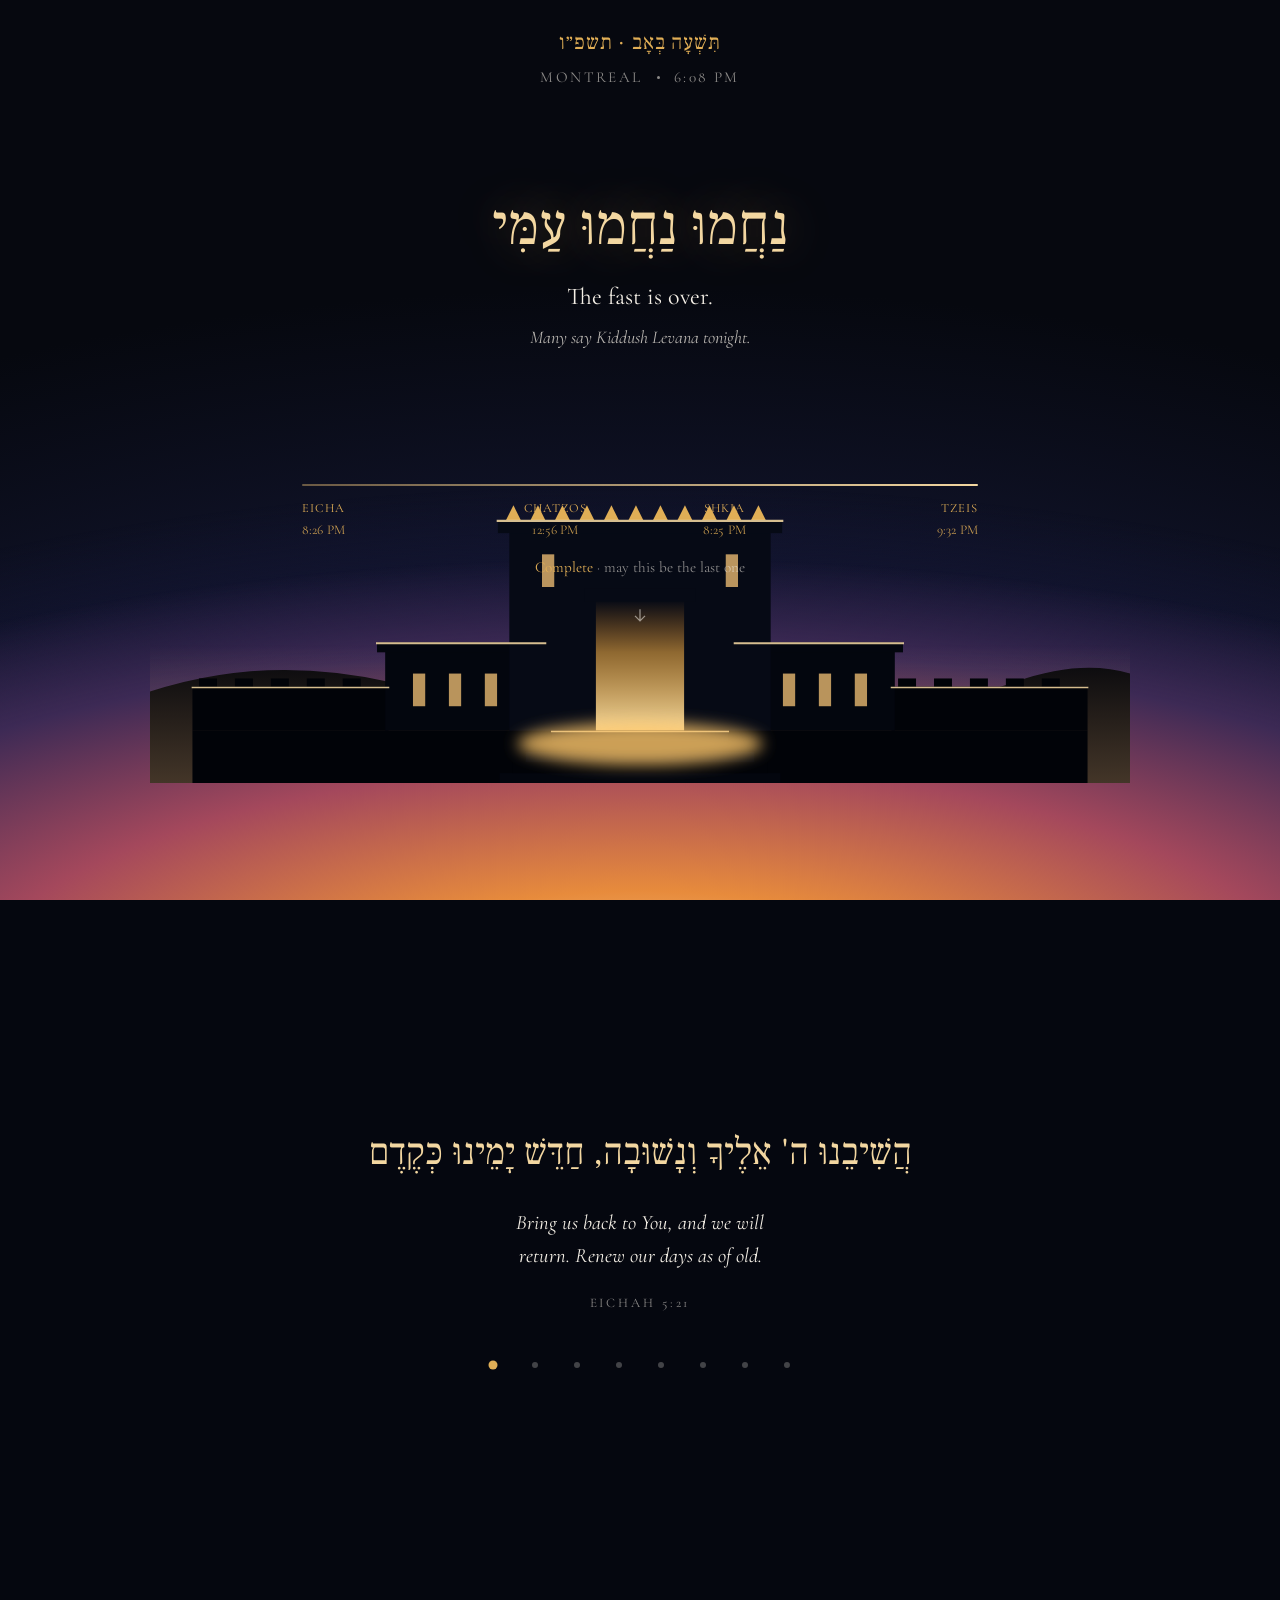
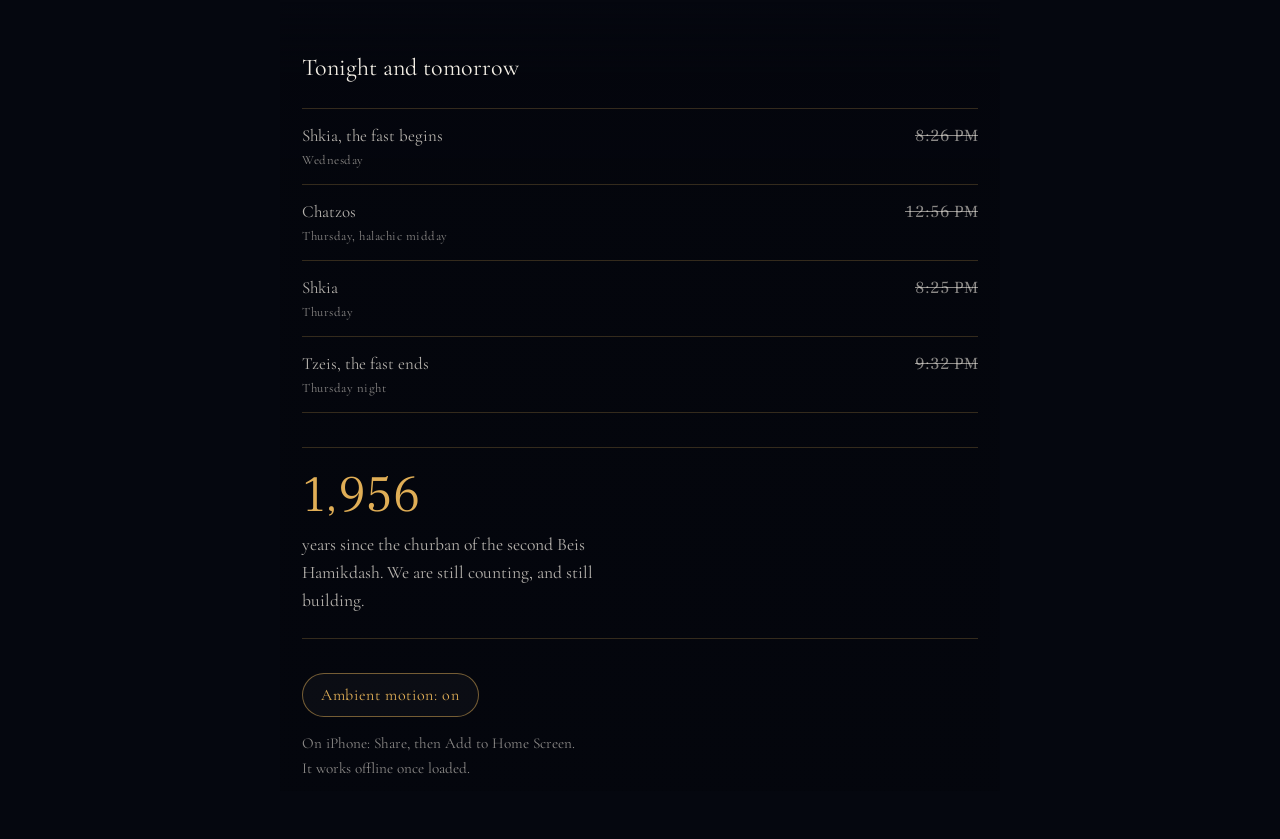
==== index.html @ 88db4985 "feat: Tisha B'Av 5786 fast countdown PWA Live countdown to tzeis 9:32 PM Thursday July 23, with a ni" ====
<!DOCTYPE html>
<html lang="en" dir="ltr">
<head>
<meta charset="utf-8" />
<meta name="viewport" content="width=device-width, initial-scale=1, viewport-fit=cover" />
<title>Tisha B'Av 5786</title>
<meta name="description" content="A live countdown to the end of the fast, and to the rebuilding." />

<link rel="manifest" href="manifest.webmanifest" />
<meta name="theme-color" content="#05070f" />
<meta name="apple-mobile-web-app-capable" content="yes" />
<meta name="mobile-web-app-capable" content="yes" />
<meta name="apple-mobile-web-app-status-bar-style" content="black-translucent" />
<meta name="apple-mobile-web-app-title" content="Tisha B'Av" />
<link rel="apple-touch-icon" href="icons/icon-192.png" />
<link rel="icon" href="icons/icon.svg" type="image/svg+xml" />

<link rel="preconnect" href="https://fonts.googleapis.com" />
<link rel="preconnect" href="https://fonts.gstatic.com" crossorigin />
<link href="https://fonts.googleapis.com/css2?family=Cormorant+Garamond:ital,wght@0,300;0,400;0,500;1,300;1,400&family=Frank+Ruhl+Libre:wght@300;400;500;700&display=swap" rel="stylesheet" />
<link rel="stylesheet" href="styles.css" />
</head>
<body>

<!-- ── atmosphere ─────────────────────────────────────────── -->
<div class="sky" aria-hidden="true">
  <div class="sky__layer sky__layer--night"></div>
  <div class="sky__layer sky__layer--deep" id="skyDeep"></div>
  <div class="sky__layer sky__layer--dawn" id="skyDawn"></div>
  <div class="sky__layer sky__layer--break" id="skyBreak"></div>
  <div class="stars" id="stars"></div>
  <div class="motes" id="motes"></div>
</div>

<!-- ── horizon ────────────────────────────────────────────── -->
<div class="horizon" aria-hidden="true">
  <svg viewBox="0 0 1200 420" preserveAspectRatio="xMidYMax meet" role="img">
    <defs>
      <radialGradient id="halo" cx="50%" cy="62%" r="50%">
        <stop offset="0%" stop-color="#ffcf7a" stop-opacity=".85" />
        <stop offset="55%" stop-color="#e08a3c" stop-opacity=".28" />
        <stop offset="100%" stop-color="#e08a3c" stop-opacity="0" />
      </radialGradient>
      <linearGradient id="doorGlow" x1="0" y1="1" x2="0" y2="0">
        <stop offset="0%" stop-color="#ffe2a3" stop-opacity=".95" />
        <stop offset="60%" stop-color="#ffb648" stop-opacity=".55" />
        <stop offset="100%" stop-color="#ff9d2e" stop-opacity="0" />
      </linearGradient>
      <linearGradient id="haze" x1="0" y1="0" x2="0" y2="1">
        <stop offset="0%" stop-color="#f0b877" stop-opacity="0" />
        <stop offset="100%" stop-color="#f0b877" stop-opacity=".5" />
      </linearGradient>
      <filter id="soften" x="-40%" y="-40%" width="180%" height="180%">
        <feGaussianBlur stdDeviation="9" />
      </filter>
    </defs>

    <!-- glow behind the sanctuary -->
    <circle id="halo" cx="600" cy="200" r="330" fill="url(#halo)" opacity="0" />

    <!-- distant hills of Yerushalayim -->
    <path class="hills" d="M0,308 Q140,262 292,296 Q430,326 546,288 Q672,246 806,292 Q944,338 1060,296 Q1140,268 1200,286 L1200,420 L0,420 Z" />

    <!-- haze at the horizon -->
    <rect id="hazeBand" x="0" y="250" width="1200" height="170" fill="url(#haze)" opacity="0" />

    <g class="temple">
      <!-- outer courtyard walls -->
      <rect class="s-dark" x="52" y="302" width="240" height="54" />
      <rect class="s-dark" x="908" y="302" width="240" height="54" />
      <g class="s-dark">
        <rect x="60" y="292" width="22" height="12" /><rect x="104" y="292" width="22" height="12" />
        <rect x="148" y="292" width="22" height="12" /><rect x="192" y="292" width="22" height="12" />
        <rect x="236" y="292" width="22" height="12" /><rect x="916" y="292" width="22" height="12" />
        <rect x="960" y="292" width="22" height="12" /><rect x="1004" y="292" width="22" height="12" />
        <rect x="1048" y="292" width="22" height="12" /><rect x="1092" y="292" width="22" height="12" />
      </g>

      <!-- side chambers -->
      <rect class="s-mid" x="288" y="258" width="186" height="98" />
      <rect class="s-mid" x="726" y="258" width="186" height="98" />
      <rect class="s-mid" x="278" y="248" width="206" height="12" />
      <rect class="s-mid" x="716" y="248" width="206" height="12" />

      <!-- heichal body behind the porch -->
      <rect class="s-mid" x="474" y="164" width="252" height="192" />

      <!-- the porch: tall front facade -->
      <rect class="s-light" x="440" y="112" width="320" height="244" />
      <rect class="s-light" x="426" y="98" width="348" height="16" />

      <!-- golden roof spikes -->
      <g class="spikes" id="spikes">
        <path d="M436,98 l9,-18 l9,18 Z" /><path d="M466,98 l9,-18 l9,18 Z" />
        <path d="M496,98 l9,-18 l9,18 Z" /><path d="M526,98 l9,-18 l9,18 Z" />
        <path d="M556,98 l9,-18 l9,18 Z" /><path d="M586,98 l9,-18 l9,18 Z" />
        <path d="M616,98 l9,-18 l9,18 Z" /><path d="M646,98 l9,-18 l9,18 Z" />
        <path d="M676,98 l9,-18 l9,18 Z" /><path d="M706,98 l9,-18 l9,18 Z" />
        <path d="M736,98 l9,-18 l9,18 Z" />
      </g>

      <!-- the great doorway -->
      <rect id="doorway" x="546" y="196" width="108" height="160" fill="url(#doorGlow)" opacity=".08" />
      <rect class="s-light" x="532" y="182" width="136" height="16" />

      <!-- narrow windows -->
      <g id="windows">
        <rect x="480" y="140" width="15" height="40" /><rect x="705" y="140" width="15" height="40" />
        <rect x="322" y="286" width="15" height="40" /><rect x="366" y="286" width="15" height="40" />
        <rect x="410" y="286" width="15" height="40" /><rect x="775" y="286" width="15" height="40" />
        <rect x="819" y="286" width="15" height="40" /><rect x="863" y="286" width="15" height="40" />
      </g>

      <!-- platform and the great staircase -->
      <rect class="s-dark" x="52" y="356" width="1096" height="64" />
      <rect class="s-mid" x="492" y="356" width="216" height="13" />
      <rect class="s-dark" x="476" y="369" width="248" height="13" />
      <rect class="s-mid" x="460" y="382" width="280" height="13" />
      <rect class="s-dark" x="444" y="395" width="312" height="13" />
      <rect class="s-mid" x="428" y="408" width="344" height="12" />
    </g>

    <!-- rim light that arrives with the dawn -->
    <g id="rim" opacity="0" stroke-linecap="square" fill="none">
      <path d="M426,99 H774" stroke-width="3" />
      <path d="M278,249 H484 M716,249 H922" stroke-width="2.5" />
      <path d="M52,303 H292 M908,303 H1148" stroke-width="2" />
      <path d="M492,357 H708" stroke-width="2" />
    </g>
    <g id="doorBeam" opacity="0" aria-hidden="true">
      <ellipse cx="600" cy="372" rx="150" ry="26" fill="#ffc76a" filter="url(#soften)" />
    </g>
  </svg>
</div>

<!-- ── content ────────────────────────────────────────────── -->
<main>

  <section class="screen">
    <header class="masthead">
      <p class="masthead__he" lang="he" dir="rtl">תִּשְׁעָה בְּאָב · תשפ״ו</p>
      <p class="masthead__en">Montreal <span class="dot"></span> <span id="clock">--:--</span></p>
    </header>

    <div class="count" id="countBlock">
      <p class="count__label" id="countLabel">The fast ends in</p>
      <div class="count__digits" id="digits" role="timer" aria-live="polite" aria-atomic="true">
        <span class="unit"><b id="hh">00</b><i>hours</i></span>
        <span class="sep">:</span>
        <span class="unit"><b id="mm">00</b><i>minutes</i></span>
        <span class="sep">:</span>
        <span class="unit"><b id="ss">00</b><i>seconds</i></span>
      </div>
      <p class="count__at">Tzeis <b>9:32 PM</b>, Thursday July 23</p>
    </div>

    <div class="done" id="doneBlock" hidden>
      <p class="done__he" lang="he" dir="rtl">נַחֲמוּ נַחֲמוּ עַמִּי</p>
      <p class="done__en">The fast is over.</p>
      <p class="done__sub">Many say Kiddush Levana tonight.</p>
    </div>

    <div class="track" id="track">
      <div class="track__rail"><div class="track__fill" id="trackFill"></div></div>
      <ol class="track__marks" id="marks"></ol>
      <p class="track__meta"><span id="pct">0%</span> of the fast behind us</p>
    </div>

    <a class="scroll" href="#reflect" aria-label="Read on">
      <svg viewBox="0 0 24 24" width="20" height="20" fill="none" stroke="currentColor" stroke-width="1.5"><path d="M12 5v14M6 13l6 6 6-6"/></svg>
    </a>
  </section>

  <section class="reflect" id="reflect">
    <figure class="quote" id="quote">
      <blockquote>
        <p class="quote__he" lang="he" dir="rtl" id="qHe"></p>
        <p class="quote__en" id="qEn"></p>
      </blockquote>
      <figcaption id="qSrc"></figcaption>
    </figure>

    <div class="pips" id="pips" role="tablist" aria-label="Verses"></div>
  </section>

  <section class="ledger" id="ledger">
    <h2 class="ledger__title">Tonight and tomorrow</h2>
    <dl class="times" id="times"></dl>

    <p class="since">
      <span class="since__num" id="sinceNum">1,956</span>
      <span class="since__cap">years since the churban of the second Beis Hamikdash. We are still counting, and still building.</span>
    </p>

    <div class="tools">
      <button class="btn" id="motionBtn" type="button" aria-pressed="false">Ambient motion: on</button>
      <button class="btn" id="installBtn" type="button" hidden>Add to home screen</button>
    </div>
    <p class="hint" id="hint">On iPhone: Share, then Add to Home Screen. It works offline once loaded.</p>
  </section>

</main>

<script src="app.js"></script>
</body>
</html>
---- styles.css ----
/* Tisha B'Av 5786 — sacred nocturne
   Palette: indigo night, Jerusalem stone, one accent (temple gold). */

:root {
  --ink:        #05070f;
  --ink-2:      #0a0f1e;
  --stone-dark: #010308;
  --stone-mid:  #03060e;
  --stone-lite: #060a15;
  --gold:       #e0ae56;
  --gold-soft:  #f3d7a1;
  --paper:      #f4efe6;
  --paper-dim:  rgba(244, 239, 230, .74);
  --paper-faint:rgba(244, 239, 230, .56);
  --rule:       rgba(224, 174, 86, .22);

  --serif: "Cormorant Garamond", Georgia, "Times New Roman", serif;
  --hebrew: "Frank Ruhl Libre", "Times New Roman", serif;

  --ease: cubic-bezier(.2, .7, .3, 1);
}

* { box-sizing: border-box; }

html, body {
  margin: 0;
  padding: 0;
  background: var(--ink);
  color: var(--paper);
  font-family: var(--hebrew);
  -webkit-font-smoothing: antialiased;
  overflow-x: hidden;
}

body {
  min-height: 100svh;
  font-size: 17px;
  line-height: 1.65;
}

/* ── atmosphere ─────────────────────────────────────────── */

.sky {
  position: fixed;
  inset: 0;
  z-index: 0;
  pointer-events: none;
}

.sky__layer {
  position: absolute;
  inset: 0;
  will-change: opacity;
}

.sky__layer--night {
  background:
    radial-gradient(80% 34% at 50% 100%, rgba(94, 74, 120, .34) 0%, rgba(30, 30, 62, .18) 46%, transparent 78%),
    radial-gradient(120% 80% at 50% 100%, #101a33 0%, #070c18 45%, #04060d 100%);
}

.sky__layer--deep {
  opacity: 0;
  background:
    radial-gradient(110% 70% at 50% 102%, #2a2140 0%, #131630 48%, #06080f 100%);
}

.sky__layer--dawn {
  opacity: 0;
  background:
    radial-gradient(104% 56% at 50% 110%, #7d3f45 0%, #45284a 40%, #131532 74%, transparent 100%);
}

/* The break of light stays low, a glow at the horizon rather than a flood.
   Keeps the silhouette dark and the text legible at the very end. */
.sky__layer--break {
  opacity: 0;
  background:
    radial-gradient(98% 50% at 50% 112%, #ffd79a 0%, #e78b3c 26%, #a4485c 54%, #3d2a55 80%, transparent 100%);
}

.stars {
  position: absolute;
  inset: 0;
  will-change: opacity;
}

.stars i {
  position: absolute;
  display: block;
  border-radius: 50%;
  background: #fff;
  opacity: .5;
}

.motes { position: absolute; inset: 0; overflow: hidden; }

.motes i {
  position: absolute;
  bottom: -12vh;
  width: 3px;
  height: 3px;
  border-radius: 50%;
  background: var(--gold-soft);
  opacity: 0;
  will-change: transform, opacity;
}

/* motion is opt-out; see body.is-still */
body:not(.is-still) .stars i { animation: twinkle 5s var(--ease) infinite; }
body:not(.is-still) .motes i { animation: rise linear infinite; }

@keyframes twinkle {
  0%, 100% { opacity: .18; }
  50%      { opacity: .85; }
}

@keyframes rise {
  0%   { transform: translate3d(0, 0, 0) scale(.6); opacity: 0; }
  12%  { opacity: .75; }
  70%  { opacity: .5; }
  100% { transform: translate3d(14px, -108vh, 0) scale(1.15); opacity: 0; }
}

/* ── horizon ────────────────────────────────────────────── */

.horizon {
  position: fixed;
  left: 50%;
  bottom: 0;
  width: min(980px, 172vw);
  transform: translateX(-50%);
  z-index: 1;
  pointer-events: none;
}

.horizon svg { display: block; width: 100%; height: auto; }

.hills   { fill: #02040a; }
.s-dark  { fill: var(--stone-dark); }
.s-mid   { fill: var(--stone-mid); }
.s-light { fill: var(--stone-lite); }

.spikes path { fill: #050912; transition: fill 1.2s var(--ease); }
#windows rect { fill: #050912; transition: fill 1.2s var(--ease); }
#rim { stroke: var(--gold-soft); }

/* ── layout ─────────────────────────────────────────────── */

main {
  position: relative;
  z-index: 2;
  padding: 0 22px calc(48px + env(safe-area-inset-bottom));
  max-width: 640px;
  margin: 0 auto;
}

.screen {
  min-height: 100svh;
  padding-top: calc(26px + env(safe-area-inset-top));
  padding-bottom: clamp(180px, 28svh, 290px);
  display: flex;
  flex-direction: column;
  align-items: center;
  text-align: center;
}

.screen > .masthead,
.screen > .count,
.screen > .done,
.screen > .track { width: 100%; max-width: 100%; }

/* masthead */

.masthead { margin-bottom: auto; }

.masthead__he {
  font-family: var(--hebrew);
  font-size: 1.32rem;
  font-weight: 400;
  letter-spacing: .04em;
  color: var(--gold);
  margin: 0 0 4px;
}

.masthead__en {
  margin: 0;
  font-family: var(--serif);
  font-size: .95rem;
  letter-spacing: .16em;
  text-transform: uppercase;
  color: var(--paper-faint);
}

.dot {
  display: inline-block;
  width: 3px; height: 3px;
  border-radius: 50%;
  background: currentColor;
  vertical-align: middle;
  margin: 0 .5em .18em;
}

/* countdown */

.count { padding: 8px 0 4px; }

.count__label {
  margin: 0 0 10px;
  font-family: var(--serif);
  font-style: italic;
  font-size: 1.28rem;
  color: var(--paper-dim);
}

.count__digits {
  display: flex;
  align-items: flex-start;
  justify-content: center;
  width: 100%;
  gap: clamp(1px, .8vw, 8px);
  font-variant-numeric: tabular-nums lining-nums;
}

.count__digits .unit {
  display: flex;
  flex-direction: column;
  align-items: center;
  min-width: 0;
}

.count__digits b {
  display: block;
  font-family: var(--hebrew);
  font-weight: 300;
  font-size: clamp(2.9rem, 15.5vw, 6.4rem);
  line-height: .96;
  letter-spacing: -.02em;
  color: var(--paper);
  text-shadow: 0 0 42px rgba(224, 174, 86, .28);
}

.count__digits i {
  font-family: var(--serif);
  font-style: normal;
  font-size: clamp(.6rem, 2.6vw, .76rem);
  letter-spacing: .18em;
  text-transform: uppercase;
  white-space: nowrap;
  color: var(--paper-faint);
  margin-top: 8px;
  padding-left: .18em;
}

.count__digits .sep {
  font-family: var(--hebrew);
  font-weight: 300;
  font-size: clamp(1.9rem, 9vw, 3.6rem);
  line-height: 1.35;
  color: var(--gold);
  opacity: .55;
}

#ss { transition: opacity .38s var(--ease), transform .38s var(--ease); }
body:not(.is-still) #ss.tick { opacity: .45; transform: translateY(-4px); }

.count__at {
  margin: 16px 0 0;
  font-family: var(--serif);
  font-size: 1.06rem;
  letter-spacing: .02em;
  color: var(--paper-dim);
}

.count__at b { color: var(--gold); font-weight: 500; }

/* completed state */

.done { padding: 12px 0; }

.done__he {
  font-family: var(--hebrew);
  font-size: clamp(2.2rem, 11vw, 3.6rem);
  font-weight: 400;
  line-height: 1.35;
  margin: 0 0 12px;
  color: var(--gold-soft);
  text-shadow: 0 0 50px rgba(255, 199, 106, .45);
}

.done__en {
  margin: 0;
  font-family: var(--serif);
  font-size: 1.5rem;
  color: var(--paper);
}

.done__sub {
  margin: 6px 0 0;
  font-family: var(--serif);
  font-style: italic;
  color: var(--paper-dim);
}

/* progress track */

.track { width: 100%; margin: auto 0 8px; padding-top: 34px; }

.track__rail {
  position: relative;
  height: 2px;
  border-radius: 2px;
  background: rgba(244, 239, 230, .13);
  overflow: hidden;
}

.track__fill {
  position: absolute;
  inset: 0 auto 0 0;
  width: 100%;
  transform: scaleX(0);
  transform-origin: left center;
  background: linear-gradient(90deg, rgba(224, 174, 86, .35), var(--gold-soft));
  transition: transform 1s linear;
}

.track__marks {
  display: flex;
  justify-content: space-between;
  list-style: none;
  margin: 12px 0 0;
  padding: 0;
}

.track__marks li {
  flex: 1;
  min-width: 0;
  font-family: var(--serif);
  font-size: clamp(.64rem, 2.8vw, .78rem);
  letter-spacing: .08em;
  text-transform: uppercase;
  color: rgba(244, 239, 230, .68);
  transition: color .5s var(--ease);
}

.track__marks li:first-child { text-align: left; }
.track__marks li:last-child  { text-align: right; }
.track__marks li.is-past     { color: var(--gold); }

.track__marks small {
  display: block;
  letter-spacing: .01em;
  text-transform: none;
  font-size: clamp(.72rem, 3vw, .84rem);
  white-space: nowrap;
  opacity: .88;
}

.track__meta {
  margin: 14px 0 0;
  font-family: var(--serif);
  font-size: .95rem;
  color: var(--paper-faint);
}

.track__meta span { color: var(--gold); }

/* scroll cue is a real link, not decoration */

.scroll {
  display: grid;
  place-items: center;
  width: 46px; height: 46px;
  margin: 4px auto calc(10px + env(safe-area-inset-bottom));
  border-radius: 50%;
  color: var(--paper-faint);
  border: 1px solid transparent;
  transition: color .2s var(--ease), border-color .2s var(--ease);
}

.scroll:hover, .scroll:focus-visible { color: var(--gold); border-color: var(--rule); outline: none; }

/* ── verses ─────────────────────────────────────────────── */

.reflect {
  min-height: 78svh;
  display: flex;
  flex-direction: column;
  justify-content: center;
  padding: 40px 0;
  scroll-margin-top: 0;
}

.quote { margin: 0; text-align: center; }

.quote blockquote { margin: 0; }

.quote__he {
  font-family: var(--hebrew);
  font-size: clamp(1.6rem, 7.2vw, 2.35rem);
  font-weight: 400;
  line-height: 1.75;
  color: var(--gold-soft);
  margin: 0 0 22px;
  text-wrap: balance;
}

.quote__en {
  font-family: var(--serif);
  font-style: italic;
  font-size: 1.28rem;
  line-height: 1.6;
  color: var(--paper);
  margin: 0;
  max-width: 34ch;
  margin-inline: auto;
  text-wrap: balance;
}

.quote figcaption {
  margin-top: 20px;
  font-family: var(--serif);
  font-size: .82rem;
  letter-spacing: .22em;
  text-transform: uppercase;
  color: var(--paper-faint);
}

.quote.is-swapping .quote__he,
.quote.is-swapping .quote__en,
.quote.is-swapping figcaption { opacity: 0; transform: translateY(6px); }

.quote__he, .quote__en, .quote figcaption {
  transition: opacity .5s var(--ease), transform .5s var(--ease);
}

.pips { display: flex; justify-content: center; gap: 8px; margin-top: 34px; }

.pips button {
  width: 34px; height: 34px;
  padding: 0;
  background: none;
  border: none;
  cursor: pointer;
  display: grid;
  place-items: center;
}

.pips button::before {
  content: "";
  width: 6px; height: 6px;
  border-radius: 50%;
  background: rgba(244, 239, 230, .26);
  transition: background .3s var(--ease), transform .3s var(--ease);
}

.pips button[aria-selected="true"]::before { background: var(--gold); transform: scale(1.5); }
.pips button:hover::before { background: var(--gold-soft); }
.pips button:focus-visible { outline: 1px solid var(--rule); border-radius: 50%; outline-offset: 2px; }

/* ── ledger ─────────────────────────────────────────────── */

/* The silhouette is fixed to the viewport, so anything scrolled over it
   needs its own ground to stay readable. */
.ledger {
  position: relative;
  margin-inline: -22px;
  padding: 46px 22px 10px;
  background: linear-gradient(
    180deg,
    rgba(4, 6, 13, 0) 0%,
    rgba(4, 6, 13, .88) 9%,
    rgba(4, 6, 13, .97) 26%,
    rgba(4, 6, 13, .99) 100%
  );
}

.ledger__title {
  font-family: var(--serif);
  font-weight: 400;
  font-size: 1.5rem;
  margin: 0 0 20px;
  color: var(--paper);
}

.times {
  margin: 0 0 34px;
  border-top: 1px solid var(--rule);
}

.times div {
  display: flex;
  justify-content: space-between;
  align-items: baseline;
  gap: 16px;
  padding: 13px 0;
  border-bottom: 1px solid var(--rule);
}

.times dt {
  font-family: var(--serif);
  font-size: 1.06rem;
  color: var(--paper-dim);
}

.times dt small {
  display: block;
  font-size: .8rem;
  letter-spacing: .04em;
  color: var(--paper-faint);
}

.times dd {
  margin: 0;
  font-variant-numeric: tabular-nums;
  font-size: 1.06rem;
  color: var(--paper);
  white-space: nowrap;
}

.times div.is-past dd { color: var(--paper-faint); text-decoration: line-through; text-decoration-thickness: 1px; }
.times div.is-next dd { color: var(--gold); }

.since {
  margin: 0 0 34px;
  padding: 22px 0;
  border-top: 1px solid var(--rule);
  border-bottom: 1px solid var(--rule);
}

.since__num {
  display: block;
  font-family: var(--hebrew);
  font-weight: 300;
  font-size: 3.2rem;
  line-height: 1;
  color: var(--gold);
  font-variant-numeric: lining-nums;
}

.since__cap {
  display: block;
  margin-top: 10px;
  font-family: var(--serif);
  font-size: 1.1rem;
  line-height: 1.6;
  color: var(--paper-dim);
  max-width: 42ch;
}

.tools { display: flex; flex-wrap: wrap; gap: 10px; }

.btn {
  min-height: 44px;
  padding: 0 18px;
  border-radius: 999px;
  border: 1px solid var(--rule);
  background: rgba(244, 239, 230, .03);
  color: var(--paper-dim);
  font-family: var(--serif);
  font-size: 1rem;
  letter-spacing: .04em;
  cursor: pointer;
  transition: color .18s var(--ease), border-color .18s var(--ease), transform .12s var(--ease);
}

.btn:hover { color: var(--paper); border-color: rgba(224, 174, 86, .5); }
.btn:active { transform: scale(.97); }
.btn:focus-visible { outline: 2px solid var(--gold); outline-offset: 2px; }
.btn[aria-pressed="true"] { color: var(--gold); border-color: rgba(224, 174, 86, .5); }

.hint {
  margin: 14px 0 0;
  font-family: var(--serif);
  font-size: .95rem;
  color: var(--paper-faint);
  max-width: 40ch;
}

/* ── wider screens ──────────────────────────────────────── */

@media (min-width: 768px) {
  body { font-size: 18px; }
  main { max-width: 720px; }
  .horizon { height: min(52svh, 460px); }
  .count__digits b { font-size: clamp(5rem, 11vw, 8.5rem); }
}

/* ── reduced motion ─────────────────────────────────────── */

@media (prefers-reduced-motion: reduce) {
  body:not(.is-moving) .stars i,
  body:not(.is-moving) .motes i { animation: none !important; }
  body:not(.is-moving) #ss { transition: none; }
  body:not(.is-moving) .motes { display: none; }
  body:not(.is-moving) .track__fill { transition: none; }
  body:not(.is-moving) * { scroll-behavior: auto; }
}

/* hard off, chosen by the user */
body.is-still .motes { display: none; }
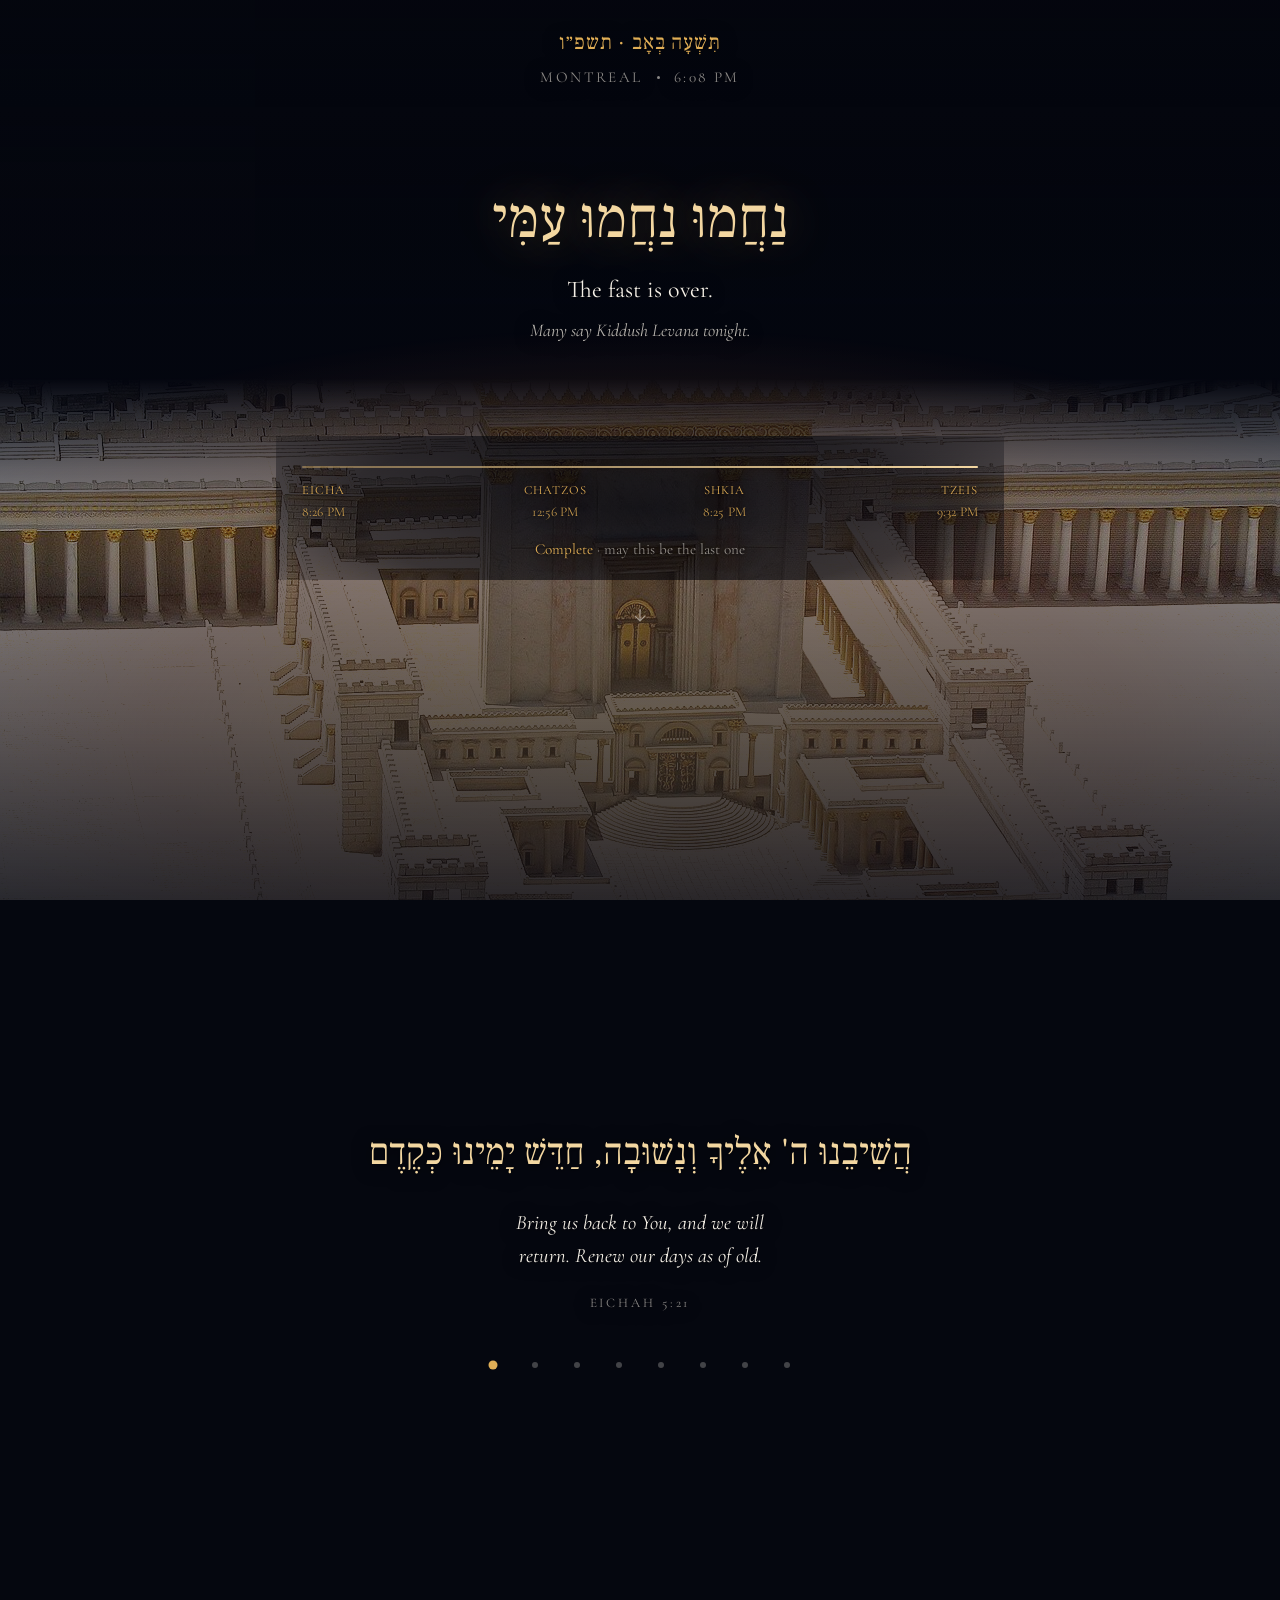
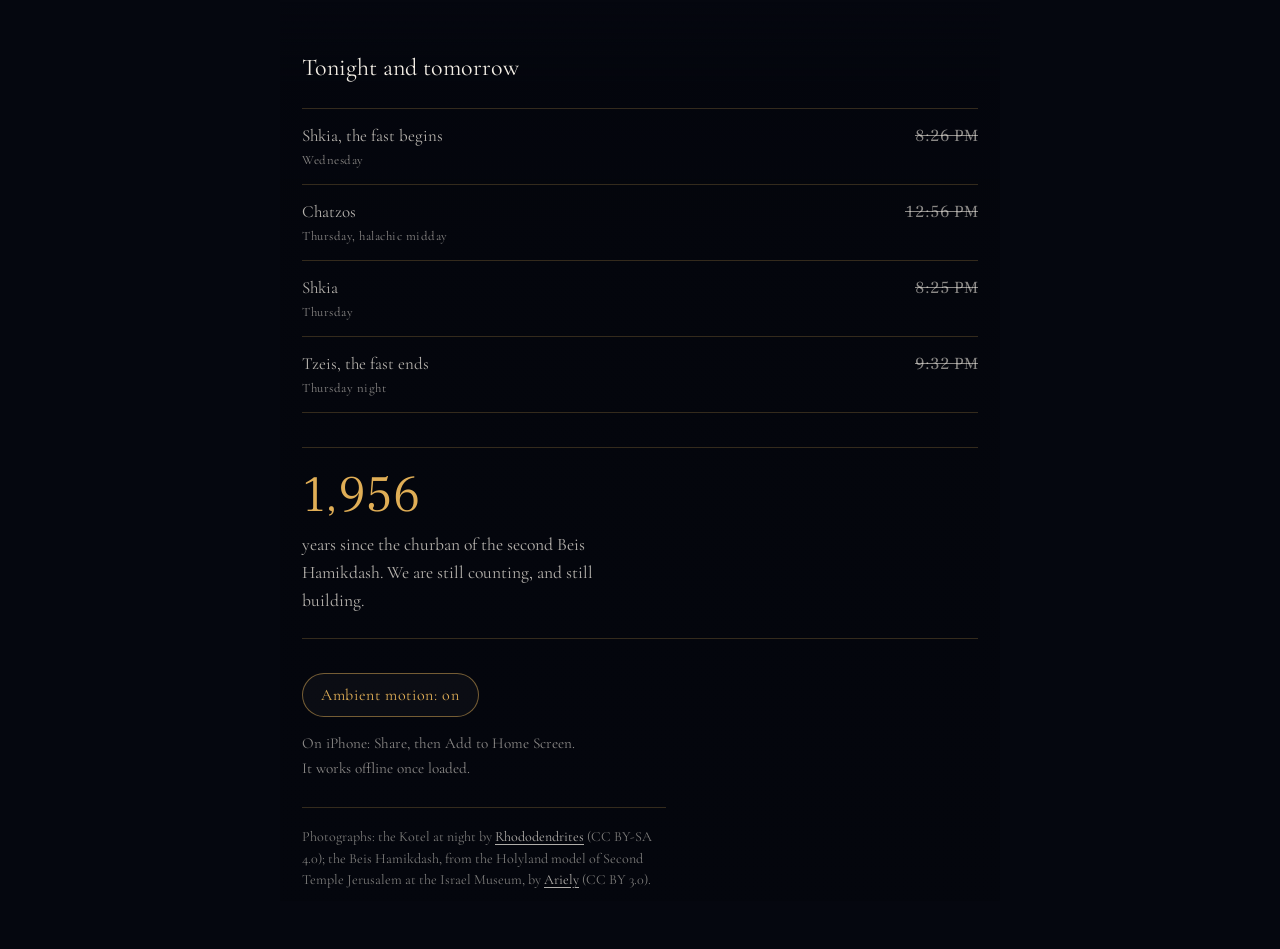
==== commit 66c4f988: "feat: replace the drawn scene with real photography Opens on a photograph of the Kotel at night and " ====
--- a/index.html
+++ b/index.html
@@ -13,7 +13,7 @@
 <meta name="apple-mobile-web-app-status-bar-style" content="black-translucent" />
 <meta name="apple-mobile-web-app-title" content="Tisha B'Av" />
 <link rel="apple-touch-icon" href="icons/icon-192.png" />
-<link rel="icon" href="icons/icon.svg" type="image/svg+xml" />
+<link rel="icon" href="icons/icon-192.png" type="image/png" />
 
 <link rel="preconnect" href="https://fonts.googleapis.com" />
 <link rel="preconnect" href="https://fonts.gstatic.com" crossorigin />
@@ -22,115 +22,17 @@
 </head>
 <body>
 
-<!-- ── atmosphere ─────────────────────────────────────────── -->
-<div class="sky" aria-hidden="true">
-  <div class="sky__layer sky__layer--night"></div>
-  <div class="sky__layer sky__layer--deep" id="skyDeep"></div>
-  <div class="sky__layer sky__layer--dawn" id="skyDawn"></div>
-  <div class="sky__layer sky__layer--break" id="skyBreak"></div>
-  <div class="stars" id="stars"></div>
-  <div class="motes" id="motes"></div>
-</div>
-
-<!-- ── horizon ────────────────────────────────────────────── -->
-<div class="horizon" aria-hidden="true">
-  <svg viewBox="0 0 1200 420" preserveAspectRatio="xMidYMax meet" role="img">
-    <defs>
-      <radialGradient id="halo" cx="50%" cy="62%" r="50%">
-        <stop offset="0%" stop-color="#ffcf7a" stop-opacity=".85" />
-        <stop offset="55%" stop-color="#e08a3c" stop-opacity=".28" />
-        <stop offset="100%" stop-color="#e08a3c" stop-opacity="0" />
-      </radialGradient>
-      <linearGradient id="doorGlow" x1="0" y1="1" x2="0" y2="0">
-        <stop offset="0%" stop-color="#ffe2a3" stop-opacity=".95" />
-        <stop offset="60%" stop-color="#ffb648" stop-opacity=".55" />
-        <stop offset="100%" stop-color="#ff9d2e" stop-opacity="0" />
-      </linearGradient>
-      <linearGradient id="haze" x1="0" y1="0" x2="0" y2="1">
-        <stop offset="0%" stop-color="#f0b877" stop-opacity="0" />
-        <stop offset="100%" stop-color="#f0b877" stop-opacity=".5" />
-      </linearGradient>
-      <filter id="soften" x="-40%" y="-40%" width="180%" height="180%">
-        <feGaussianBlur stdDeviation="9" />
-      </filter>
-    </defs>
-
-    <!-- glow behind the sanctuary -->
-    <circle id="halo" cx="600" cy="200" r="330" fill="url(#halo)" opacity="0" />
-
-    <!-- distant hills of Yerushalayim -->
-    <path class="hills" d="M0,308 Q140,262 292,296 Q430,326 546,288 Q672,246 806,292 Q944,338 1060,296 Q1140,268 1200,286 L1200,420 L0,420 Z" />
-
-    <!-- haze at the horizon -->
-    <rect id="hazeBand" x="0" y="250" width="1200" height="170" fill="url(#haze)" opacity="0" />
-
-    <g class="temple">
-      <!-- outer courtyard walls -->
-      <rect class="s-dark" x="52" y="302" width="240" height="54" />
-      <rect class="s-dark" x="908" y="302" width="240" height="54" />
-      <g class="s-dark">
-        <rect x="60" y="292" width="22" height="12" /><rect x="104" y="292" width="22" height="12" />
-        <rect x="148" y="292" width="22" height="12" /><rect x="192" y="292" width="22" height="12" />
-        <rect x="236" y="292" width="22" height="12" /><rect x="916" y="292" width="22" height="12" />
-        <rect x="960" y="292" width="22" height="12" /><rect x="1004" y="292" width="22" height="12" />
-        <rect x="1048" y="292" width="22" height="12" /><rect x="1092" y="292" width="22" height="12" />
-      </g>
-
-      <!-- side chambers -->
-      <rect class="s-mid" x="288" y="258" width="186" height="98" />
-      <rect class="s-mid" x="726" y="258" width="186" height="98" />
-      <rect class="s-mid" x="278" y="248" width="206" height="12" />
-      <rect class="s-mid" x="716" y="248" width="206" height="12" />
-
-      <!-- heichal body behind the porch -->
-      <rect class="s-mid" x="474" y="164" width="252" height="192" />
-
-      <!-- the porch: tall front facade -->
-      <rect class="s-light" x="440" y="112" width="320" height="244" />
-      <rect class="s-light" x="426" y="98" width="348" height="16" />
-
-      <!-- golden roof spikes -->
-      <g class="spikes" id="spikes">
-        <path d="M436,98 l9,-18 l9,18 Z" /><path d="M466,98 l9,-18 l9,18 Z" />
-        <path d="M496,98 l9,-18 l9,18 Z" /><path d="M526,98 l9,-18 l9,18 Z" />
-        <path d="M556,98 l9,-18 l9,18 Z" /><path d="M586,98 l9,-18 l9,18 Z" />
-        <path d="M616,98 l9,-18 l9,18 Z" /><path d="M646,98 l9,-18 l9,18 Z" />
-        <path d="M676,98 l9,-18 l9,18 Z" /><path d="M706,98 l9,-18 l9,18 Z" />
-        <path d="M736,98 l9,-18 l9,18 Z" />
-      </g>
-
-      <!-- the great doorway -->
-      <rect id="doorway" x="546" y="196" width="108" height="160" fill="url(#doorGlow)" opacity=".08" />
-      <rect class="s-light" x="532" y="182" width="136" height="16" />
-
-      <!-- narrow windows -->
-      <g id="windows">
-        <rect x="480" y="140" width="15" height="40" /><rect x="705" y="140" width="15" height="40" />
-        <rect x="322" y="286" width="15" height="40" /><rect x="366" y="286" width="15" height="40" />
-        <rect x="410" y="286" width="15" height="40" /><rect x="775" y="286" width="15" height="40" />
-        <rect x="819" y="286" width="15" height="40" /><rect x="863" y="286" width="15" height="40" />
-      </g>
-
-      <!-- platform and the great staircase -->
-      <rect class="s-dark" x="52" y="356" width="1096" height="64" />
-      <rect class="s-mid" x="492" y="356" width="216" height="13" />
-      <rect class="s-dark" x="476" y="369" width="248" height="13" />
-      <rect class="s-mid" x="460" y="382" width="280" height="13" />
-      <rect class="s-dark" x="444" y="395" width="312" height="13" />
-      <rect class="s-mid" x="428" y="408" width="344" height="12" />
-    </g>
-
-    <!-- rim light that arrives with the dawn -->
-    <g id="rim" opacity="0" stroke-linecap="square" fill="none">
-      <path d="M426,99 H774" stroke-width="3" />
-      <path d="M278,249 H484 M716,249 H922" stroke-width="2.5" />
-      <path d="M52,303 H292 M908,303 H1148" stroke-width="2" />
-      <path d="M492,357 H708" stroke-width="2" />
-    </g>
-    <g id="doorBeam" opacity="0" aria-hidden="true">
-      <ellipse cx="600" cy="372" rx="150" ry="26" fill="#ffc76a" filter="url(#soften)" />
-    </g>
-  </svg>
+<!-- ── the scene ──────────────────────────────────────────
+     Opens on the Kotel at night. As the fast burns down it gives way
+     to the Beis Hamikdash, and the light comes up. -->
+<div class="scene" aria-hidden="true">
+  <div class="scene__stage">
+    <img class="scene__shot" id="shotKotel" src="img/kotel-night.jpg" alt="" decoding="async" />
+    <img class="scene__shot" id="shotTemple" src="img/beis-hamikdash.jpg" alt="" decoding="async" />
+  </div>
+  <div class="scene__grade scene__grade--cool" id="gradeCool"></div>
+  <div class="scene__grade scene__grade--warm" id="gradeWarm"></div>
+  <div class="scene__scrim"></div>
 </div>
 
 <!-- ── content ────────────────────────────────────────────── -->
@@ -197,6 +99,14 @@
       <button class="btn" id="installBtn" type="button" hidden>Add to home screen</button>
     </div>
     <p class="hint" id="hint">On iPhone: Share, then Add to Home Screen. It works offline once loaded.</p>
+
+    <p class="credits">
+      Photographs: the Kotel at night by
+      <a href="https://commons.wikimedia.org/wiki/File:Western_Wall_at_night_(20063).jpg">Rhododendrites</a>
+      (CC BY-SA 4.0); the Beis Hamikdash, from the Holyland model of Second Temple Jerusalem at the
+      Israel Museum, by <a href="https://commons.wikimedia.org/wiki/File:Second_Temple.jpg">Ariely</a>
+      (CC BY 3.0).
+    </p>
   </section>
 
 </main>
--- a/styles.css
+++ b/styles.css
@@ -38,112 +38,77 @@
   line-height: 1.65;
 }
 
-/* ── atmosphere ─────────────────────────────────────────── */
-
-.sky {
+/* ── the scene ──────────────────────────────────────────── */
+
+.scene {
   position: fixed;
   inset: 0;
   z-index: 0;
+  overflow: hidden;
   pointer-events: none;
-}
-
-.sky__layer {
+  background: var(--ink);
+}
+
+/* The photograph sits as a band on the lower half and dissolves upward
+   into the night, so the countdown always has clean dark space to live on. */
+.scene__stage {
+  position: absolute;
+  left: 0;
+  right: 0;
+  bottom: 0;
+  height: min(58svh, 640px);
+  -webkit-mask-image: linear-gradient(180deg, transparent 0%, #000 30%, #000 100%);
+  mask-image: linear-gradient(180deg, transparent 0%, #000 30%, #000 100%);
+}
+
+.scene__shot {
   position: absolute;
   inset: 0;
-  will-change: opacity;
-}
-
-.sky__layer--night {
+  width: 100%;
+  height: 100%;
+  object-fit: cover;
+  object-position: center 58%;
+  will-change: opacity, filter;
+  /* set from JS as the fast progresses */
+  filter: brightness(.58) saturate(.62) contrast(1.04);
+}
+
+#shotTemple { opacity: 0; object-position: center 46%; }
+
+/* A slow drift so the photograph breathes. Off under reduced motion. */
+body:not(.is-still) .scene__shot { animation: drift 54s ease-in-out infinite alternate; }
+body:not(.is-still) #shotTemple { animation-delay: -27s; }
+
+@keyframes drift {
+  from { transform: scale(1.04) translate3d(0, 0, 0); }
+  to   { transform: scale(1.11) translate3d(-1.4%, -1.2%, 0); }
+}
+
+.scene__grade { position: absolute; inset: 0; will-change: opacity; }
+
+.scene__grade--cool {
   background:
-    radial-gradient(80% 34% at 50% 100%, rgba(94, 74, 120, .34) 0%, rgba(30, 30, 62, .18) 46%, transparent 78%),
-    radial-gradient(120% 80% at 50% 100%, #101a33 0%, #070c18 45%, #04060d 100%);
-}
-
-.sky__layer--deep {
+    linear-gradient(180deg, #04070f 0%, rgba(9, 16, 42, .42) 46%, rgba(6, 10, 24, .5) 100%);
+}
+
+.scene__grade--warm {
   opacity: 0;
   background:
-    radial-gradient(110% 70% at 50% 102%, #2a2140 0%, #131630 48%, #06080f 100%);
-}
-
-.sky__layer--dawn {
-  opacity: 0;
-  background:
-    radial-gradient(104% 56% at 50% 110%, #7d3f45 0%, #45284a 40%, #131532 74%, transparent 100%);
-}
-
-/* The break of light stays low, a glow at the horizon rather than a flood.
-   Keeps the silhouette dark and the text legible at the very end. */
-.sky__layer--break {
-  opacity: 0;
-  background:
-    radial-gradient(98% 50% at 50% 112%, #ffd79a 0%, #e78b3c 26%, #a4485c 54%, #3d2a55 80%, transparent 100%);
-}
-
-.stars {
+    radial-gradient(96% 60% at 50% 82%, rgba(255, 196, 112, .5) 0%, rgba(219, 124, 62, .3) 40%, transparent 76%);
+}
+
+/* Constant, so the type stays readable when the photograph brightens. */
+.scene__scrim {
   position: absolute;
   inset: 0;
-  will-change: opacity;
-}
-
-.stars i {
-  position: absolute;
-  display: block;
-  border-radius: 50%;
-  background: #fff;
-  opacity: .5;
-}
-
-.motes { position: absolute; inset: 0; overflow: hidden; }
-
-.motes i {
-  position: absolute;
-  bottom: -12vh;
-  width: 3px;
-  height: 3px;
-  border-radius: 50%;
-  background: var(--gold-soft);
-  opacity: 0;
-  will-change: transform, opacity;
-}
-
-/* motion is opt-out; see body.is-still */
-body:not(.is-still) .stars i { animation: twinkle 5s var(--ease) infinite; }
-body:not(.is-still) .motes i { animation: rise linear infinite; }
-
-@keyframes twinkle {
-  0%, 100% { opacity: .18; }
-  50%      { opacity: .85; }
-}
-
-@keyframes rise {
-  0%   { transform: translate3d(0, 0, 0) scale(.6); opacity: 0; }
-  12%  { opacity: .75; }
-  70%  { opacity: .5; }
-  100% { transform: translate3d(14px, -108vh, 0) scale(1.15); opacity: 0; }
-}
-
-/* ── horizon ────────────────────────────────────────────── */
-
-.horizon {
-  position: fixed;
-  left: 50%;
-  bottom: 0;
-  width: min(980px, 172vw);
-  transform: translateX(-50%);
-  z-index: 1;
-  pointer-events: none;
-}
-
-.horizon svg { display: block; width: 100%; height: auto; }
-
-.hills   { fill: #02040a; }
-.s-dark  { fill: var(--stone-dark); }
-.s-mid   { fill: var(--stone-mid); }
-.s-light { fill: var(--stone-lite); }
-
-.spikes path { fill: #050912; transition: fill 1.2s var(--ease); }
-#windows rect { fill: #050912; transition: fill 1.2s var(--ease); }
-#rim { stroke: var(--gold-soft); }
+  background:
+    linear-gradient(180deg,
+      rgba(4, 6, 14, .7) 0%,
+      rgba(4, 6, 14, .3) 24%,
+      rgba(4, 6, 14, .34) 52%,
+      rgba(4, 6, 14, .62) 80%,
+      rgba(4, 6, 14, .84) 100%);
+}
 
 /* ── layout ─────────────────────────────────────────────── */
 
@@ -163,6 +128,8 @@
   flex-direction: column;
   align-items: center;
   text-align: center;
+  /* Everything on this screen sits over a photograph. */
+  text-shadow: 0 1px 3px rgba(2, 4, 10, .9), 0 2px 18px rgba(2, 4, 10, .75);
 }
 
 .screen > .masthead,
@@ -304,7 +271,23 @@
 
 /* progress track */
 
-.track { width: 100%; margin: auto 0 8px; padding-top: 34px; }
+.track {
+  position: relative;
+  width: 100%;
+  margin: auto 0 8px;
+  padding: 30px 0 18px;
+}
+
+/* A soft wash so the milestones stay readable once the photograph
+   brightens up behind them. No hard edges. */
+.track::before {
+  content: "";
+  position: absolute;
+  inset: 0 -26px;
+  z-index: -1;
+  background: radial-gradient(72% 100% at 50% 50%,
+    rgba(3, 5, 12, .82) 0%, rgba(3, 5, 12, .58) 58%, transparent 100%);
+}
 
 .track__rail {
   position: relative;
@@ -389,6 +372,7 @@
   justify-content: center;
   padding: 40px 0;
   scroll-margin-top: 0;
+  text-shadow: 0 1px 3px rgba(2, 4, 10, .9), 0 2px 18px rgba(2, 4, 10, .75);
 }
 
 .quote { margin: 0; text-align: center; }
@@ -577,25 +561,36 @@
   max-width: 40ch;
 }
 
+.credits {
+  margin: 26px 0 0;
+  padding-top: 18px;
+  border-top: 1px solid var(--rule);
+  font-family: var(--serif);
+  font-size: .88rem;
+  line-height: 1.55;
+  color: rgba(244, 239, 230, .5);
+  max-width: 52ch;
+}
+
+.credits a { color: rgba(244, 239, 230, .72); text-underline-offset: 3px; }
+.credits a:hover, .credits a:focus-visible { color: var(--gold); }
+
 /* ── wider screens ──────────────────────────────────────── */
 
 @media (min-width: 768px) {
   body { font-size: 18px; }
   main { max-width: 720px; }
-  .horizon { height: min(52svh, 460px); }
   .count__digits b { font-size: clamp(5rem, 11vw, 8.5rem); }
 }
 
 /* ── reduced motion ─────────────────────────────────────── */
 
 @media (prefers-reduced-motion: reduce) {
-  body:not(.is-moving) .stars i,
-  body:not(.is-moving) .motes i { animation: none !important; }
+  body:not(.is-moving) .scene__shot { animation: none !important; transform: scale(1.04); }
   body:not(.is-moving) #ss { transition: none; }
-  body:not(.is-moving) .motes { display: none; }
   body:not(.is-moving) .track__fill { transition: none; }
   body:not(.is-moving) * { scroll-behavior: auto; }
 }
 
 /* hard off, chosen by the user */
-body.is-still .motes { display: none; }
+body.is-still .scene__shot { animation: none; transform: scale(1.04); }
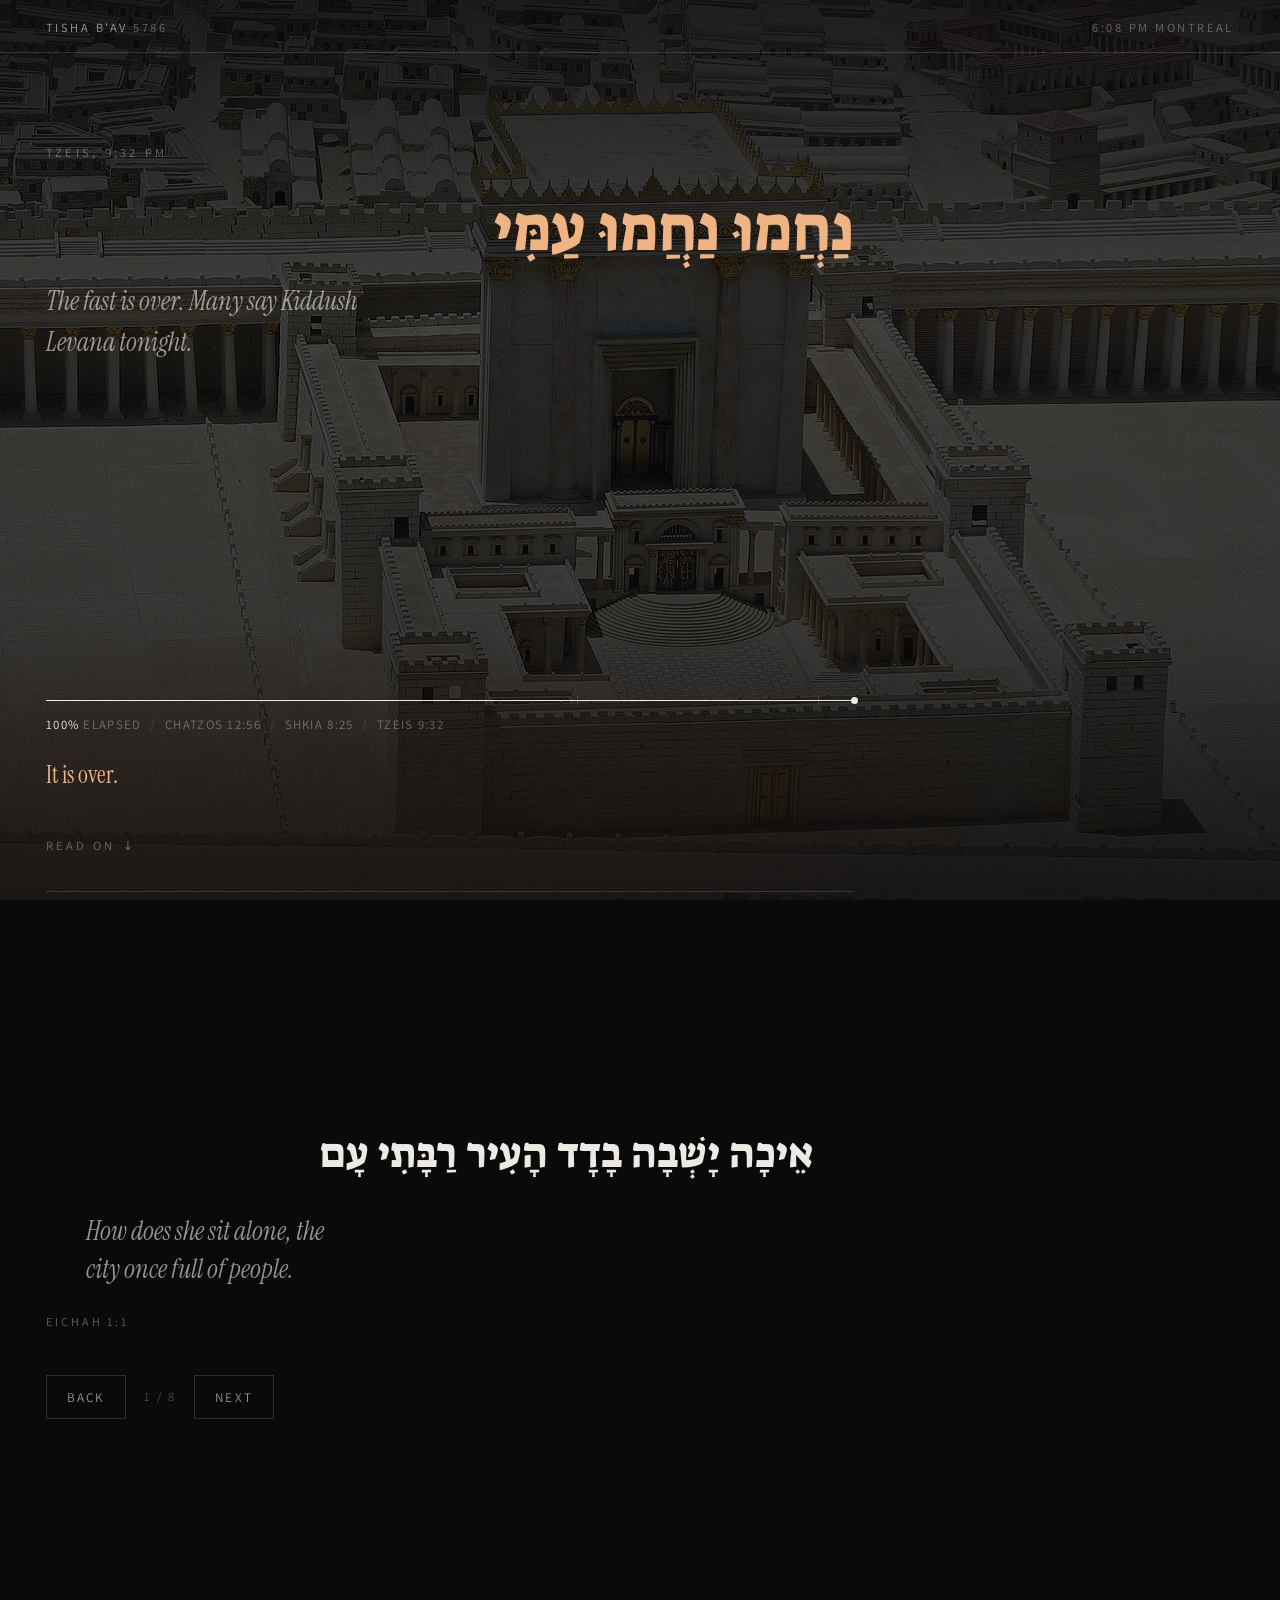
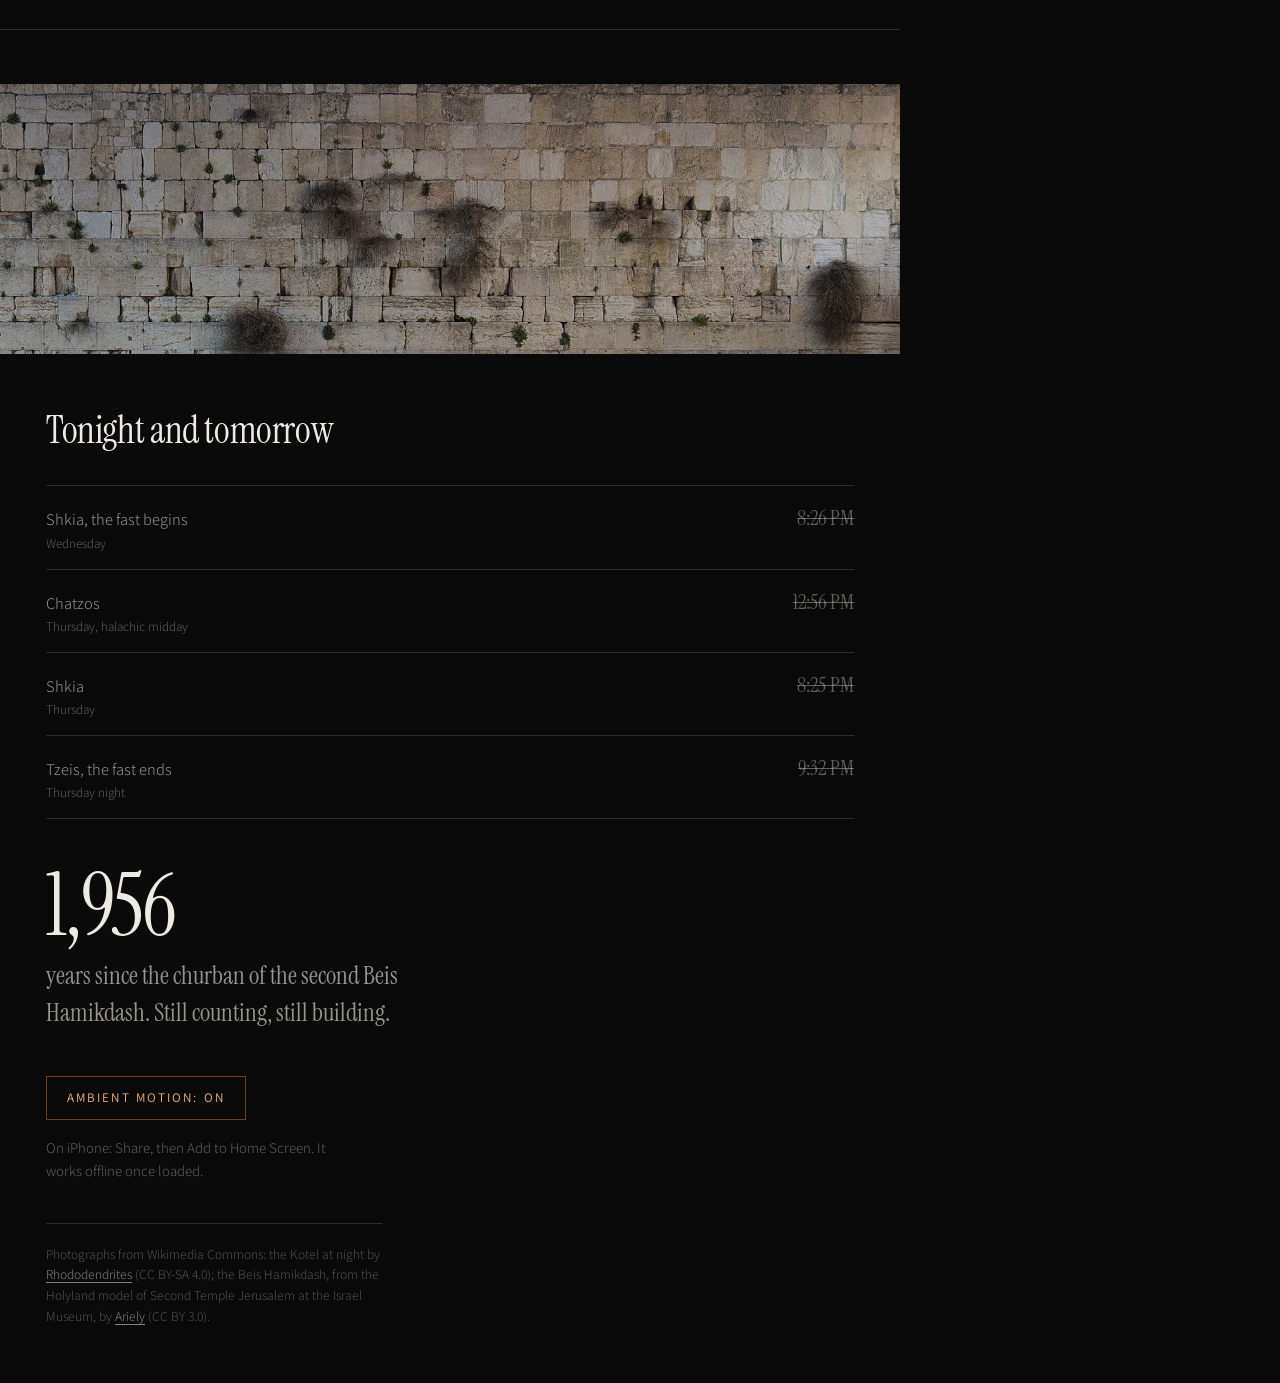
==== commit 05c22574: "feat: new design — the page keeps the fast Editorial black-and-off-white. Opens stripped bare with E" ====
--- a/index.html
+++ b/index.html
@@ -4,10 +4,10 @@
 <meta charset="utf-8" />
 <meta name="viewport" content="width=device-width, initial-scale=1, viewport-fit=cover" />
 <title>Tisha B'Av 5786</title>
-<meta name="description" content="A live countdown to the end of the fast, and to the rebuilding." />
+<meta name="description" content="A countdown to the end of the fast. From Eicha to Nechama." />
 
 <link rel="manifest" href="manifest.webmanifest" />
-<meta name="theme-color" content="#05070f" />
+<meta name="theme-color" content="#0a0a0a" />
 <meta name="apple-mobile-web-app-capable" content="yes" />
 <meta name="mobile-web-app-capable" content="yes" />
 <meta name="apple-mobile-web-app-status-bar-style" content="black-translucent" />
@@ -17,91 +17,98 @@
 
 <link rel="preconnect" href="https://fonts.googleapis.com" />
 <link rel="preconnect" href="https://fonts.gstatic.com" crossorigin />
-<link href="https://fonts.googleapis.com/css2?family=Cormorant+Garamond:ital,wght@0,300;0,400;0,500;1,300;1,400&family=Frank+Ruhl+Libre:wght@300;400;500;700&display=swap" rel="stylesheet" />
+<link href="https://fonts.googleapis.com/css2?family=Assistant:wght@300;400;600&family=Instrument+Serif:ital@0;1&family=Suez+One&display=swap" rel="stylesheet" />
 <link rel="stylesheet" href="styles.css" />
 </head>
 <body>
 
-<!-- ── the scene ──────────────────────────────────────────
-     Opens on the Kotel at night. As the fast burns down it gives way
-     to the Beis Hamikdash, and the light comes up. -->
-<div class="scene" aria-hidden="true">
-  <div class="scene__stage">
-    <img class="scene__shot" id="shotKotel" src="img/kotel-night.jpg" alt="" decoding="async" />
-    <img class="scene__shot" id="shotTemple" src="img/beis-hamikdash.jpg" alt="" decoding="async" />
-  </div>
-  <div class="scene__grade scene__grade--cool" id="gradeCool"></div>
-  <div class="scene__grade scene__grade--warm" id="gradeWarm"></div>
-  <div class="scene__scrim"></div>
+<!-- ── the field ──────────────────────────────────────────
+     The page keeps the fast. It opens on Eicha and nothing else,
+     and is given things back as the real milestones pass. -->
+<div class="field" aria-hidden="true">
+  <img class="field__photo" id="fieldPhoto" src="img/beis-hamikdash.jpg" alt="" decoding="async" />
+  <p class="field__he" id="fieldMourn" lang="he" dir="rtl">אֵיכָה</p>
+  <div class="field__ember" id="fieldEmber"></div>
+  <div class="field__veil"></div>
 </div>
 
-<!-- ── content ────────────────────────────────────────────── -->
+<header class="bar">
+  <span class="bar__title">Tisha B'Av <em>5786</em></span>
+  <span class="bar__clock"><span id="clock">--:--</span> Montreal</span>
+</header>
+
 <main>
 
-  <section class="screen">
-    <header class="masthead">
-      <p class="masthead__he" lang="he" dir="rtl">תִּשְׁעָה בְּאָב · תשפ״ו</p>
-      <p class="masthead__en">Montreal <span class="dot"></span> <span id="clock">--:--</span></p>
-    </header>
+  <section class="hero">
 
-    <div class="count" id="countBlock">
-      <p class="count__label" id="countLabel">The fast ends in</p>
-      <div class="count__digits" id="digits" role="timer" aria-live="polite" aria-atomic="true">
-        <span class="unit"><b id="hh">00</b><i>hours</i></span>
-        <span class="sep">:</span>
-        <span class="unit"><b id="mm">00</b><i>minutes</i></span>
-        <span class="sep">:</span>
-        <span class="unit"><b id="ss">00</b><i>seconds</i></span>
+    <div class="hero__body">
+      <p class="hero__label" id="heroLabel">The fast ends in</p>
+
+      <p class="hero__count" id="digits" role="timer" aria-live="polite" aria-atomic="true">
+        <b id="hh">00</b><i>:</i><b id="mm">00</b><i>:</i><b id="ss">00</b>
+      </p>
+
+      <p class="hero__at" id="heroAt">Thursday night, <b>9:32 PM</b></p>
+
+      <div class="hero__done" id="doneBlock" hidden>
+        <p class="hero__doneHe" lang="he" dir="rtl">נַחֲמוּ נַחֲמוּ עַמִּי</p>
+        <p class="hero__doneEn">The fast is over. Many say Kiddush Levana tonight.</p>
       </div>
-      <p class="count__at">Tzeis <b>9:32 PM</b>, Thursday July 23</p>
     </div>
 
-    <div class="done" id="doneBlock" hidden>
-      <p class="done__he" lang="he" dir="rtl">נַחֲמוּ נַחֲמוּ עַמִּי</p>
-      <p class="done__en">The fast is over.</p>
-      <p class="done__sub">Many say Kiddush Levana tonight.</p>
+    <div class="line">
+      <div class="line__rail">
+        <span class="line__done" id="lineDone"></span>
+        <span class="line__now" id="lineNow"></span>
+        <span class="line__tick" data-at="chatzos"></span>
+        <span class="line__tick" data-at="shkia"></span>
+      </div>
+      <p class="line__legend">
+        <span id="pct">0%</span> elapsed
+        <span class="sep">/</span> Chatzos 12:56
+        <span class="sep">/</span> Shkia 8:25
+        <span class="sep">/</span> Tzeis 9:32
+      </p>
+      <p class="stage" id="stage">The night of Eicha.</p>
     </div>
 
-    <div class="track" id="track">
-      <div class="track__rail"><div class="track__fill" id="trackFill"></div></div>
-      <ol class="track__marks" id="marks"></ol>
-      <p class="track__meta"><span id="pct">0%</span> of the fast behind us</p>
-    </div>
-
-    <a class="scroll" href="#reflect" aria-label="Read on">
-      <svg viewBox="0 0 24 24" width="20" height="20" fill="none" stroke="currentColor" stroke-width="1.5"><path d="M12 5v14M6 13l6 6 6-6"/></svg>
-    </a>
+    <a class="more" href="#verses">Read on</a>
   </section>
 
-  <section class="reflect" id="reflect">
-    <figure class="quote" id="quote">
+  <section class="verses" id="verses">
+    <figure class="verse" id="verse">
       <blockquote>
-        <p class="quote__he" lang="he" dir="rtl" id="qHe"></p>
-        <p class="quote__en" id="qEn"></p>
+        <p class="verse__he" lang="he" dir="rtl" id="qHe"></p>
+        <p class="verse__en" id="qEn"></p>
       </blockquote>
       <figcaption id="qSrc"></figcaption>
     </figure>
-
-    <div class="pips" id="pips" role="tablist" aria-label="Verses"></div>
+    <div class="verse__nav">
+      <button class="ghost" id="qPrev" type="button" aria-label="Previous verse">Back</button>
+      <span class="verse__count" id="qCount">1 / 8</span>
+      <button class="ghost" id="qNext" type="button" aria-label="Next verse">Next</button>
+    </div>
   </section>
 
   <section class="ledger" id="ledger">
-    <h2 class="ledger__title">Tonight and tomorrow</h2>
+    <img class="ledger__shot" src="img/kotel-night.jpg" alt="The Kotel at night" loading="lazy" decoding="async" />
+
+    <h2>Tonight and tomorrow</h2>
     <dl class="times" id="times"></dl>
 
     <p class="since">
-      <span class="since__num" id="sinceNum">1,956</span>
-      <span class="since__cap">years since the churban of the second Beis Hamikdash. We are still counting, and still building.</span>
+      <b id="sinceNum">1,956</b>
+      years since the churban of the second Beis Hamikdash. Still counting, still building.
     </p>
 
     <div class="tools">
-      <button class="btn" id="motionBtn" type="button" aria-pressed="false">Ambient motion: on</button>
-      <button class="btn" id="installBtn" type="button" hidden>Add to home screen</button>
+      <button class="ghost" id="motionBtn" type="button" aria-pressed="false">Ambient motion: on</button>
+      <button class="ghost" id="installBtn" type="button" hidden>Add to home screen</button>
     </div>
     <p class="hint" id="hint">On iPhone: Share, then Add to Home Screen. It works offline once loaded.</p>
 
     <p class="credits">
-      Photographs: the Kotel at night by
+      Photographs from Wikimedia Commons: the Kotel at night by
       <a href="https://commons.wikimedia.org/wiki/File:Western_Wall_at_night_(20063).jpg">Rhododendrites</a>
       (CC BY-SA 4.0); the Beis Hamikdash, from the Holyland model of Second Temple Jerusalem at the
       Israel Museum, by <a href="https://commons.wikimedia.org/wiki/File:Second_Temple.jpg">Ariely</a>
--- a/styles.css
+++ b/styles.css
@@ -1,23 +1,23 @@
-/* Tisha B'Av 5786 — sacred nocturne
-   Palette: indigo night, Jerusalem stone, one accent (temple gold). */
+/* Tisha B'Av 5786 — from Eicha to Nechama.
+   Editorial. Black, off-white, and one ember that is withheld until
+   chatzos has passed. Nothing is decorative; everything arrives on time. */
 
 :root {
-  --ink:        #05070f;
-  --ink-2:      #0a0f1e;
-  --stone-dark: #010308;
-  --stone-mid:  #03060e;
-  --stone-lite: #060a15;
-  --gold:       #e0ae56;
-  --gold-soft:  #f3d7a1;
-  --paper:      #f4efe6;
-  --paper-dim:  rgba(244, 239, 230, .74);
-  --paper-faint:rgba(244, 239, 230, .56);
-  --rule:       rgba(224, 174, 86, .22);
-
-  --serif: "Cormorant Garamond", Georgia, "Times New Roman", serif;
-  --hebrew: "Frank Ruhl Libre", "Times New Roman", serif;
-
-  --ease: cubic-bezier(.2, .7, .3, 1);
+  --void:   #0a0a0a;
+  --paper:  #edeae3;
+  --dim:    rgba(237, 234, 227, .62);
+  --faint:  rgba(237, 234, 227, .38);
+  --hair:   rgba(237, 234, 227, .16);
+
+  --ember:  #d4703a;
+  --ember-lite: #f0b483;
+
+  --display: "Instrument Serif", Georgia, serif;
+  --hebrew:  "Suez One", Georgia, serif;
+  --ui:      "Assistant", system-ui, sans-serif;
+
+  --gut: 22px;
+  --ease: cubic-bezier(.22, .68, .3, 1);
 }
 
 * { box-sizing: border-box; }
@@ -25,572 +25,460 @@
 html, body {
   margin: 0;
   padding: 0;
-  background: var(--ink);
+  background: var(--void);
   color: var(--paper);
-  font-family: var(--hebrew);
+  overflow-x: hidden;
+}
+
+body {
+  font-family: var(--ui);
+  font-size: 17px;
+  font-weight: 300;
+  line-height: 1.6;
   -webkit-font-smoothing: antialiased;
-  overflow-x: hidden;
-}
-
-body {
-  min-height: 100svh;
-  font-size: 17px;
-  line-height: 1.65;
-}
-
-/* ── the scene ──────────────────────────────────────────── */
-
-.scene {
+}
+
+::selection { background: var(--ember); color: #0a0a0a; }
+
+/* ── the field ──────────────────────────────────────────── */
+
+.field {
   position: fixed;
   inset: 0;
   z-index: 0;
   overflow: hidden;
   pointer-events: none;
-  background: var(--ink);
-}
-
-/* The photograph sits as a band on the lower half and dissolves upward
-   into the night, so the countdown always has clean dark space to live on. */
-.scene__stage {
-  position: absolute;
-  left: 0;
+  background: var(--void);
+}
+
+/* One word, set enormous, holding the empty half of the screen.
+   It is the whole megillah in four letters, and it fades as the day turns. */
+.field__he {
+  position: absolute;
   right: 0;
-  bottom: 0;
-  height: min(58svh, 640px);
-  -webkit-mask-image: linear-gradient(180deg, transparent 0%, #000 30%, #000 100%);
-  mask-image: linear-gradient(180deg, transparent 0%, #000 30%, #000 100%);
-}
-
-.scene__shot {
+  bottom: 32svh;
+  margin: 0;
+  font-family: var(--hebrew);
+  font-weight: 400;
+  font-size: clamp(5rem, 33vw, 13rem);
+  line-height: .96;
+  letter-spacing: -.02em;
+  text-align: right;
+  white-space: nowrap;
+  color: rgba(237, 234, 227, .125);
+  will-change: opacity;
+}
+
+/* Withheld until the very end. */
+.field__photo {
   position: absolute;
   inset: 0;
   width: 100%;
   height: 100%;
   object-fit: cover;
-  object-position: center 58%;
-  will-change: opacity, filter;
-  /* set from JS as the fast progresses */
-  filter: brightness(.58) saturate(.62) contrast(1.04);
-}
-
-#shotTemple { opacity: 0; object-position: center 46%; }
-
-/* A slow drift so the photograph breathes. Off under reduced motion. */
-body:not(.is-still) .scene__shot { animation: drift 54s ease-in-out infinite alternate; }
-body:not(.is-still) #shotTemple { animation-delay: -27s; }
-
-@keyframes drift {
-  from { transform: scale(1.04) translate3d(0, 0, 0); }
-  to   { transform: scale(1.11) translate3d(-1.4%, -1.2%, 0); }
-}
-
-.scene__grade { position: absolute; inset: 0; will-change: opacity; }
-
-.scene__grade--cool {
-  background:
-    linear-gradient(180deg, #04070f 0%, rgba(9, 16, 42, .42) 46%, rgba(6, 10, 24, .5) 100%);
-}
-
-.scene__grade--warm {
+  object-position: 50% 44%;
+  opacity: 0;
+  filter: brightness(.72) saturate(1.1) contrast(1.05);
+  will-change: opacity;
+}
+
+/* The first colour of the day, and it does not come before chatzos. */
+.field__ember {
+  position: absolute;
+  inset: 0;
   opacity: 0;
   background:
-    radial-gradient(96% 60% at 50% 82%, rgba(255, 196, 112, .5) 0%, rgba(219, 124, 62, .3) 40%, transparent 76%);
-}
-
-/* Constant, so the type stays readable when the photograph brightens. */
-.scene__scrim {
+    radial-gradient(120% 46% at 12% 104%, rgba(212, 112, 58, .5) 0%, rgba(150, 62, 30, .18) 46%, transparent 78%);
+  will-change: opacity;
+}
+
+.field__veil {
   position: absolute;
   inset: 0;
   background:
-    linear-gradient(180deg,
-      rgba(4, 6, 14, .7) 0%,
-      rgba(4, 6, 14, .3) 24%,
-      rgba(4, 6, 14, .34) 52%,
-      rgba(4, 6, 14, .62) 80%,
-      rgba(4, 6, 14, .84) 100%);
-}
-
-/* ── layout ─────────────────────────────────────────────── */
+    linear-gradient(180deg, rgba(10, 10, 10, .82) 0%, rgba(10, 10, 10, .5) 34%, rgba(10, 10, 10, .58) 70%, rgba(10, 10, 10, .88) 100%);
+}
+
+/* ── chrome ─────────────────────────────────────────────── */
+
+.bar {
+  position: relative;
+  z-index: 2;
+  display: flex;
+  justify-content: space-between;
+  align-items: baseline;
+  gap: 16px;
+  padding: calc(18px + env(safe-area-inset-top)) var(--gut) 14px;
+  border-bottom: 1px solid var(--hair);
+  font-size: .78rem;
+  font-weight: 400;
+  letter-spacing: .2em;
+  text-transform: uppercase;
+  color: var(--faint);
+}
+
+.bar__title { color: var(--dim); }
+.bar__title em { font-style: normal; color: var(--faint); }
+.bar__clock { white-space: nowrap; font-variant-numeric: tabular-nums; }
 
 main {
   position: relative;
   z-index: 2;
-  padding: 0 22px calc(48px + env(safe-area-inset-bottom));
-  max-width: 640px;
-  margin: 0 auto;
-}
-
-.screen {
-  min-height: 100svh;
-  padding-top: calc(26px + env(safe-area-inset-top));
-  padding-bottom: clamp(180px, 28svh, 290px);
+  padding: 0 var(--gut) calc(56px + env(safe-area-inset-bottom));
+  max-width: 900px;
+}
+
+/* ── hero ───────────────────────────────────────────────── */
+
+.hero {
+  min-height: calc(100svh - 62px);
   display: flex;
   flex-direction: column;
+  padding: 8svh 0 22px;
+}
+
+.hero__body { margin-bottom: auto; }
+
+.hero__label {
+  margin: 0 0 clamp(10px, 2.4svh, 22px);
+  font-size: .78rem;
+  font-weight: 400;
+  letter-spacing: .26em;
+  text-transform: uppercase;
+  color: var(--faint);
+}
+
+.hero__count {
+  margin: 0;
+  font-family: var(--display);
+  font-weight: 400;
+  font-size: clamp(4.2rem, 22vw, 11rem);
+  line-height: .88;
+  letter-spacing: -.028em;
+  font-variant-numeric: tabular-nums lining-nums;
+  white-space: nowrap;
+}
+
+.hero__count b { font-weight: 400; }
+.hero__count i { font-style: normal; color: var(--dim); margin: 0 -.02em; }
+
+#ss { transition: opacity .4s var(--ease); }
+body:not(.is-still) #ss.tick { opacity: .42; }
+
+.hero__at {
+  margin: clamp(14px, 2.6svh, 26px) 0 0;
+  font-family: var(--display);
+  font-style: italic;
+  font-size: clamp(1.25rem, 5.4vw, 1.7rem);
+  color: var(--dim);
+}
+
+.hero__at b { font-style: normal; font-weight: 400; color: var(--paper); }
+
+/* the end */
+
+.hero__done { margin-top: clamp(18px, 3svh, 30px); }
+
+.hero__doneHe {
+  margin: 0 0 14px;
+  font-family: var(--hebrew);
+  font-size: clamp(2.1rem, 11vw, 4rem);
+  line-height: 1.22;
+  color: var(--ember-lite);
+}
+
+.hero__doneEn {
+  margin: 0;
+  font-family: var(--display);
+  font-style: italic;
+  font-size: clamp(1.2rem, 5vw, 1.6rem);
+  color: var(--dim);
+  max-width: 26ch;
+}
+
+/* ── the line ───────────────────────────────────────────── */
+
+.line { margin-top: 30px; }
+
+.line__rail {
+  position: relative;
+  height: 1px;
+  background: var(--hair);
+}
+
+.line__done {
+  position: absolute;
+  left: 0;
+  top: 0;
+  height: 1px;
+  width: 0;
+  background: var(--paper);
+  transition: width 1s linear;
+}
+
+.line__now {
+  position: absolute;
+  top: 50%;
+  left: 0;
+  width: 7px;
+  height: 7px;
+  margin: -3.5px 0 0 -3.5px;
+  border-radius: 50%;
+  background: var(--paper);
+  transition: left 1s linear;
+}
+
+.line__tick {
+  position: absolute;
+  top: -4px;
+  width: 1px;
+  height: 9px;
+  background: var(--hair);
+}
+
+.line__tick[data-at="chatzos"] { left: 65.7%; }
+.line__tick[data-at="shkia"]   { left: 95.6%; }
+
+.line__legend {
+  margin: 14px 0 0;
+  font-size: .8rem;
+  font-weight: 400;
+  letter-spacing: .1em;
+  text-transform: uppercase;
+  color: var(--faint);
+  font-variant-numeric: tabular-nums;
+}
+
+.line__legend #pct { color: var(--paper); }
+.line__legend .sep { padding: 0 .35em; opacity: .45; }
+
+.stage {
+  margin: 20px 0 0;
+  font-family: var(--display);
+  font-size: clamp(1.15rem, 4.8vw, 1.5rem);
+  color: var(--dim);
+  transition: color .8s var(--ease);
+}
+
+body.has-ember .stage { color: var(--ember-lite); }
+
+.more {
+  align-self: flex-start;
+  margin-top: 30px;
+  padding: 12px 0;
+  min-height: 44px;
+  display: inline-flex;
   align-items: center;
-  text-align: center;
-  /* Everything on this screen sits over a photograph. */
-  text-shadow: 0 1px 3px rgba(2, 4, 10, .9), 0 2px 18px rgba(2, 4, 10, .75);
-}
-
-.screen > .masthead,
-.screen > .count,
-.screen > .done,
-.screen > .track { width: 100%; max-width: 100%; }
-
-/* masthead */
-
-.masthead { margin-bottom: auto; }
-
-.masthead__he {
-  font-family: var(--hebrew);
-  font-size: 1.32rem;
-  font-weight: 400;
-  letter-spacing: .04em;
-  color: var(--gold);
-  margin: 0 0 4px;
-}
-
-.masthead__en {
-  margin: 0;
-  font-family: var(--serif);
-  font-size: .95rem;
-  letter-spacing: .16em;
-  text-transform: uppercase;
-  color: var(--paper-faint);
-}
-
-.dot {
-  display: inline-block;
-  width: 3px; height: 3px;
-  border-radius: 50%;
-  background: currentColor;
-  vertical-align: middle;
-  margin: 0 .5em .18em;
-}
-
-/* countdown */
-
-.count { padding: 8px 0 4px; }
-
-.count__label {
-  margin: 0 0 10px;
-  font-family: var(--serif);
-  font-style: italic;
-  font-size: 1.28rem;
-  color: var(--paper-dim);
-}
-
-.count__digits {
-  display: flex;
-  align-items: flex-start;
-  justify-content: center;
-  width: 100%;
-  gap: clamp(1px, .8vw, 8px);
-  font-variant-numeric: tabular-nums lining-nums;
-}
-
-.count__digits .unit {
-  display: flex;
-  flex-direction: column;
-  align-items: center;
-  min-width: 0;
-}
-
-.count__digits b {
-  display: block;
-  font-family: var(--hebrew);
-  font-weight: 300;
-  font-size: clamp(2.9rem, 15.5vw, 6.4rem);
-  line-height: .96;
-  letter-spacing: -.02em;
-  color: var(--paper);
-  text-shadow: 0 0 42px rgba(224, 174, 86, .28);
-}
-
-.count__digits i {
-  font-family: var(--serif);
-  font-style: normal;
-  font-size: clamp(.6rem, 2.6vw, .76rem);
-  letter-spacing: .18em;
-  text-transform: uppercase;
-  white-space: nowrap;
-  color: var(--paper-faint);
-  margin-top: 8px;
-  padding-left: .18em;
-}
-
-.count__digits .sep {
-  font-family: var(--hebrew);
-  font-weight: 300;
-  font-size: clamp(1.9rem, 9vw, 3.6rem);
-  line-height: 1.35;
-  color: var(--gold);
-  opacity: .55;
-}
-
-#ss { transition: opacity .38s var(--ease), transform .38s var(--ease); }
-body:not(.is-still) #ss.tick { opacity: .45; transform: translateY(-4px); }
-
-.count__at {
-  margin: 16px 0 0;
-  font-family: var(--serif);
-  font-size: 1.06rem;
-  letter-spacing: .02em;
-  color: var(--paper-dim);
-}
-
-.count__at b { color: var(--gold); font-weight: 500; }
-
-/* completed state */
-
-.done { padding: 12px 0; }
-
-.done__he {
-  font-family: var(--hebrew);
-  font-size: clamp(2.2rem, 11vw, 3.6rem);
-  font-weight: 400;
-  line-height: 1.35;
-  margin: 0 0 12px;
-  color: var(--gold-soft);
-  text-shadow: 0 0 50px rgba(255, 199, 106, .45);
-}
-
-.done__en {
-  margin: 0;
-  font-family: var(--serif);
-  font-size: 1.5rem;
-  color: var(--paper);
-}
-
-.done__sub {
-  margin: 6px 0 0;
-  font-family: var(--serif);
-  font-style: italic;
-  color: var(--paper-dim);
-}
-
-/* progress track */
-
-.track {
-  position: relative;
-  width: 100%;
-  margin: auto 0 8px;
-  padding: 30px 0 18px;
-}
-
-/* A soft wash so the milestones stay readable once the photograph
-   brightens up behind them. No hard edges. */
-.track::before {
-  content: "";
-  position: absolute;
-  inset: 0 -26px;
-  z-index: -1;
-  background: radial-gradient(72% 100% at 50% 50%,
-    rgba(3, 5, 12, .82) 0%, rgba(3, 5, 12, .58) 58%, transparent 100%);
-}
-
-.track__rail {
-  position: relative;
-  height: 2px;
-  border-radius: 2px;
-  background: rgba(244, 239, 230, .13);
-  overflow: hidden;
-}
-
-.track__fill {
-  position: absolute;
-  inset: 0 auto 0 0;
-  width: 100%;
-  transform: scaleX(0);
-  transform-origin: left center;
-  background: linear-gradient(90deg, rgba(224, 174, 86, .35), var(--gold-soft));
-  transition: transform 1s linear;
-}
-
-.track__marks {
-  display: flex;
-  justify-content: space-between;
-  list-style: none;
-  margin: 12px 0 0;
-  padding: 0;
-}
-
-.track__marks li {
-  flex: 1;
-  min-width: 0;
-  font-family: var(--serif);
-  font-size: clamp(.64rem, 2.8vw, .78rem);
-  letter-spacing: .08em;
-  text-transform: uppercase;
-  color: rgba(244, 239, 230, .68);
-  transition: color .5s var(--ease);
-}
-
-.track__marks li:first-child { text-align: left; }
-.track__marks li:last-child  { text-align: right; }
-.track__marks li.is-past     { color: var(--gold); }
-
-.track__marks small {
-  display: block;
-  letter-spacing: .01em;
-  text-transform: none;
-  font-size: clamp(.72rem, 3vw, .84rem);
-  white-space: nowrap;
-  opacity: .88;
-}
-
-.track__meta {
-  margin: 14px 0 0;
-  font-family: var(--serif);
-  font-size: .95rem;
-  color: var(--paper-faint);
-}
-
-.track__meta span { color: var(--gold); }
-
-/* scroll cue is a real link, not decoration */
-
-.scroll {
-  display: grid;
-  place-items: center;
-  width: 46px; height: 46px;
-  margin: 4px auto calc(10px + env(safe-area-inset-bottom));
-  border-radius: 50%;
-  color: var(--paper-faint);
-  border: 1px solid transparent;
+  gap: .6em;
+  font-size: .78rem;
+  font-weight: 400;
+  letter-spacing: .24em;
+  text-transform: uppercase;
+  color: var(--faint);
+  text-decoration: none;
+  border-bottom: 1px solid transparent;
   transition: color .2s var(--ease), border-color .2s var(--ease);
 }
 
-.scroll:hover, .scroll:focus-visible { color: var(--gold); border-color: var(--rule); outline: none; }
+.more::after { content: "↓"; letter-spacing: 0; }
+.more:hover, .more:focus-visible { color: var(--paper); border-color: var(--hair); outline: none; }
 
 /* ── verses ─────────────────────────────────────────────── */
 
-.reflect {
-  min-height: 78svh;
+.verses {
+  min-height: 82svh;
   display: flex;
   flex-direction: column;
   justify-content: center;
-  padding: 40px 0;
-  scroll-margin-top: 0;
-  text-shadow: 0 1px 3px rgba(2, 4, 10, .9), 0 2px 18px rgba(2, 4, 10, .75);
-}
-
-.quote { margin: 0; text-align: center; }
-
-.quote blockquote { margin: 0; }
-
-.quote__he {
+  padding: 12svh 0;
+  border-top: 1px solid var(--hair);
+}
+
+.verse { margin: 0; }
+
+.verse__he {
+  margin: 0 0 26px;
   font-family: var(--hebrew);
-  font-size: clamp(1.6rem, 7.2vw, 2.35rem);
-  font-weight: 400;
-  line-height: 1.75;
-  color: var(--gold-soft);
-  margin: 0 0 22px;
+  font-size: clamp(1.55rem, 7vw, 2.6rem);
+  line-height: 1.62;
+  color: var(--paper);
+  text-align: right;
   text-wrap: balance;
 }
 
-.quote__en {
-  font-family: var(--serif);
+.verse__en {
+  margin: 0;
+  font-family: var(--display);
   font-style: italic;
-  font-size: 1.28rem;
-  line-height: 1.6;
-  color: var(--paper);
-  margin: 0;
-  max-width: 34ch;
-  margin-inline: auto;
+  font-size: clamp(1.2rem, 5vw, 1.6rem);
+  line-height: 1.5;
+  color: var(--dim);
+  max-width: 32ch;
   text-wrap: balance;
 }
 
-.quote figcaption {
-  margin-top: 20px;
-  font-family: var(--serif);
-  font-size: .82rem;
-  letter-spacing: .22em;
-  text-transform: uppercase;
-  color: var(--paper-faint);
-}
-
-.quote.is-swapping .quote__he,
-.quote.is-swapping .quote__en,
-.quote.is-swapping figcaption { opacity: 0; transform: translateY(6px); }
-
-.quote__he, .quote__en, .quote figcaption {
-  transition: opacity .5s var(--ease), transform .5s var(--ease);
-}
-
-.pips { display: flex; justify-content: center; gap: 8px; margin-top: 34px; }
-
-.pips button {
-  width: 34px; height: 34px;
-  padding: 0;
-  background: none;
-  border: none;
-  cursor: pointer;
-  display: grid;
-  place-items: center;
-}
-
-.pips button::before {
-  content: "";
-  width: 6px; height: 6px;
-  border-radius: 50%;
-  background: rgba(244, 239, 230, .26);
-  transition: background .3s var(--ease), transform .3s var(--ease);
-}
-
-.pips button[aria-selected="true"]::before { background: var(--gold); transform: scale(1.5); }
-.pips button:hover::before { background: var(--gold-soft); }
-.pips button:focus-visible { outline: 1px solid var(--rule); border-radius: 50%; outline-offset: 2px; }
+.verse figcaption {
+  margin-top: 22px;
+  font-size: .76rem;
+  font-weight: 400;
+  letter-spacing: .24em;
+  text-transform: uppercase;
+  color: var(--faint);
+}
+
+.verse.is-swapping .verse__he,
+.verse.is-swapping .verse__en,
+.verse.is-swapping figcaption { opacity: 0; transform: translateY(8px); }
+
+.verse__he, .verse__en, .verse figcaption {
+  transition: opacity .42s var(--ease), transform .42s var(--ease);
+}
+
+.verse__nav {
+  display: flex;
+  align-items: center;
+  gap: 18px;
+  margin-top: 44px;
+}
+
+.verse__count {
+  font-size: .78rem;
+  letter-spacing: .16em;
+  color: var(--faint);
+  font-variant-numeric: tabular-nums;
+}
 
 /* ── ledger ─────────────────────────────────────────────── */
 
-/* The silhouette is fixed to the viewport, so anything scrolled over it
-   needs its own ground to stay readable. */
 .ledger {
   position: relative;
-  margin-inline: -22px;
-  padding: 46px 22px 10px;
-  background: linear-gradient(
-    180deg,
-    rgba(4, 6, 13, 0) 0%,
-    rgba(4, 6, 13, .88) 9%,
-    rgba(4, 6, 13, .97) 26%,
-    rgba(4, 6, 13, .99) 100%
-  );
-}
-
-.ledger__title {
-  font-family: var(--serif);
-  font-weight: 400;
-  font-size: 1.5rem;
-  margin: 0 0 20px;
-  color: var(--paper);
-}
-
-.times {
-  margin: 0 0 34px;
-  border-top: 1px solid var(--rule);
-}
+  padding: 54px 0 0;
+  border-top: 1px solid var(--hair);
+  background: var(--void);
+  margin-inline: calc(var(--gut) * -1);
+  padding-inline: var(--gut);
+}
+
+.ledger__shot {
+  display: block;
+  width: calc(100% + var(--gut) * 2);
+  margin: 0 calc(var(--gut) * -1) 46px;
+  height: clamp(180px, 30svh, 300px);
+  object-fit: cover;
+  object-position: 50% 58%;
+  filter: brightness(.78) saturate(.9);
+}
+
+.ledger h2 {
+  margin: 0 0 24px;
+  font-family: var(--display);
+  font-weight: 400;
+  font-size: clamp(1.7rem, 7vw, 2.4rem);
+  letter-spacing: -.01em;
+}
+
+.times { margin: 0 0 44px; border-top: 1px solid var(--hair); }
 
 .times div {
   display: flex;
   justify-content: space-between;
   align-items: baseline;
-  gap: 16px;
-  padding: 13px 0;
-  border-bottom: 1px solid var(--rule);
-}
-
-.times dt {
-  font-family: var(--serif);
-  font-size: 1.06rem;
-  color: var(--paper-dim);
-}
-
-.times dt small {
+  gap: 18px;
+  padding: 15px 0;
+  border-bottom: 1px solid var(--hair);
+}
+
+.times dt { font-size: 1.02rem; color: var(--dim); }
+.times dt small { display: block; font-size: .82rem; color: var(--faint); }
+
+.times dd {
+  margin: 0;
+  font-family: var(--display);
+  font-size: 1.3rem;
+  font-variant-numeric: tabular-nums;
+  white-space: nowrap;
+}
+
+.times div.is-past dd { color: var(--faint); text-decoration: line-through; text-decoration-thickness: 1px; }
+.times div.is-next dd { color: var(--ember-lite); }
+
+.since {
+  margin: 0 0 44px;
+  font-family: var(--display);
+  font-size: clamp(1.2rem, 5vw, 1.55rem);
+  line-height: 1.5;
+  color: var(--dim);
+  max-width: 34ch;
+}
+
+.since b {
   display: block;
-  font-size: .8rem;
-  letter-spacing: .04em;
-  color: var(--paper-faint);
-}
-
-.times dd {
-  margin: 0;
-  font-variant-numeric: tabular-nums;
-  font-size: 1.06rem;
+  font-weight: 400;
+  font-size: clamp(3.4rem, 16vw, 5.4rem);
+  line-height: 1;
+  letter-spacing: -.03em;
   color: var(--paper);
-  white-space: nowrap;
-}
-
-.times div.is-past dd { color: var(--paper-faint); text-decoration: line-through; text-decoration-thickness: 1px; }
-.times div.is-next dd { color: var(--gold); }
-
-.since {
-  margin: 0 0 34px;
-  padding: 22px 0;
-  border-top: 1px solid var(--rule);
-  border-bottom: 1px solid var(--rule);
-}
-
-.since__num {
-  display: block;
-  font-family: var(--hebrew);
-  font-weight: 300;
-  font-size: 3.2rem;
-  line-height: 1;
-  color: var(--gold);
-  font-variant-numeric: lining-nums;
-}
-
-.since__cap {
-  display: block;
-  margin-top: 10px;
-  font-family: var(--serif);
-  font-size: 1.1rem;
-  line-height: 1.6;
-  color: var(--paper-dim);
+  margin-bottom: 8px;
+}
+
+/* ── controls ───────────────────────────────────────────── */
+
+.tools { display: flex; flex-wrap: wrap; gap: 10px; }
+
+.ghost {
+  min-height: 44px;
+  padding: 0 20px;
+  background: none;
+  border: 1px solid var(--hair);
+  color: var(--dim);
+  font-family: var(--ui);
+  font-size: .82rem;
+  font-weight: 400;
+  letter-spacing: .16em;
+  text-transform: uppercase;
+  cursor: pointer;
+  transition: color .18s var(--ease), border-color .18s var(--ease);
+}
+
+.ghost:hover { color: var(--paper); border-color: var(--dim); }
+.ghost:focus-visible { outline: 2px solid var(--ember); outline-offset: 2px; }
+.ghost[aria-pressed="true"] { color: var(--ember-lite); border-color: rgba(212, 112, 58, .5); }
+
+.hint {
+  margin: 16px 0 0;
+  font-size: .92rem;
+  color: var(--faint);
   max-width: 42ch;
 }
 
-.tools { display: flex; flex-wrap: wrap; gap: 10px; }
-
-.btn {
-  min-height: 44px;
-  padding: 0 18px;
-  border-radius: 999px;
-  border: 1px solid var(--rule);
-  background: rgba(244, 239, 230, .03);
-  color: var(--paper-dim);
-  font-family: var(--serif);
-  font-size: 1rem;
-  letter-spacing: .04em;
-  cursor: pointer;
-  transition: color .18s var(--ease), border-color .18s var(--ease), transform .12s var(--ease);
-}
-
-.btn:hover { color: var(--paper); border-color: rgba(224, 174, 86, .5); }
-.btn:active { transform: scale(.97); }
-.btn:focus-visible { outline: 2px solid var(--gold); outline-offset: 2px; }
-.btn[aria-pressed="true"] { color: var(--gold); border-color: rgba(224, 174, 86, .5); }
-
-.hint {
-  margin: 14px 0 0;
-  font-family: var(--serif);
-  font-size: .95rem;
-  color: var(--paper-faint);
-  max-width: 40ch;
-}
-
 .credits {
-  margin: 26px 0 0;
-  padding-top: 18px;
-  border-top: 1px solid var(--rule);
-  font-family: var(--serif);
-  font-size: .88rem;
+  margin: 40px 0 0;
+  padding-top: 20px;
+  border-top: 1px solid var(--hair);
+  font-size: .84rem;
   line-height: 1.55;
-  color: rgba(244, 239, 230, .5);
-  max-width: 52ch;
-}
-
-.credits a { color: rgba(244, 239, 230, .72); text-underline-offset: 3px; }
-.credits a:hover, .credits a:focus-visible { color: var(--gold); }
-
-/* ── wider screens ──────────────────────────────────────── */
-
-@media (min-width: 768px) {
+  color: rgba(237, 234, 227, .32);
+  max-width: 56ch;
+}
+
+.credits a { color: rgba(237, 234, 227, .52); text-underline-offset: 3px; }
+.credits a:hover, .credits a:focus-visible { color: var(--ember-lite); }
+
+/* ── wider ──────────────────────────────────────────────── */
+
+@media (min-width: 720px) {
+  :root { --gut: 46px; }
   body { font-size: 18px; }
-  main { max-width: 720px; }
-  .count__digits b { font-size: clamp(5rem, 11vw, 8.5rem); }
+  .hero { padding-top: 10svh; }
+  .field__he { font-size: clamp(9rem, 17vw, 17rem); }
+  .verse__he { max-width: 20ch; margin-left: auto; }
 }
 
 /* ── reduced motion ─────────────────────────────────────── */
 
 @media (prefers-reduced-motion: reduce) {
-  body:not(.is-moving) .scene__shot { animation: none !important; transform: scale(1.04); }
   body:not(.is-moving) #ss { transition: none; }
-  body:not(.is-moving) .track__fill { transition: none; }
+  body:not(.is-moving) .line__done,
+  body:not(.is-moving) .line__now { transition: none; }
   body:not(.is-moving) * { scroll-behavior: auto; }
 }
-
-/* hard off, chosen by the user */
-body.is-still .scene__shot { animation: none; transform: scale(1.04); }
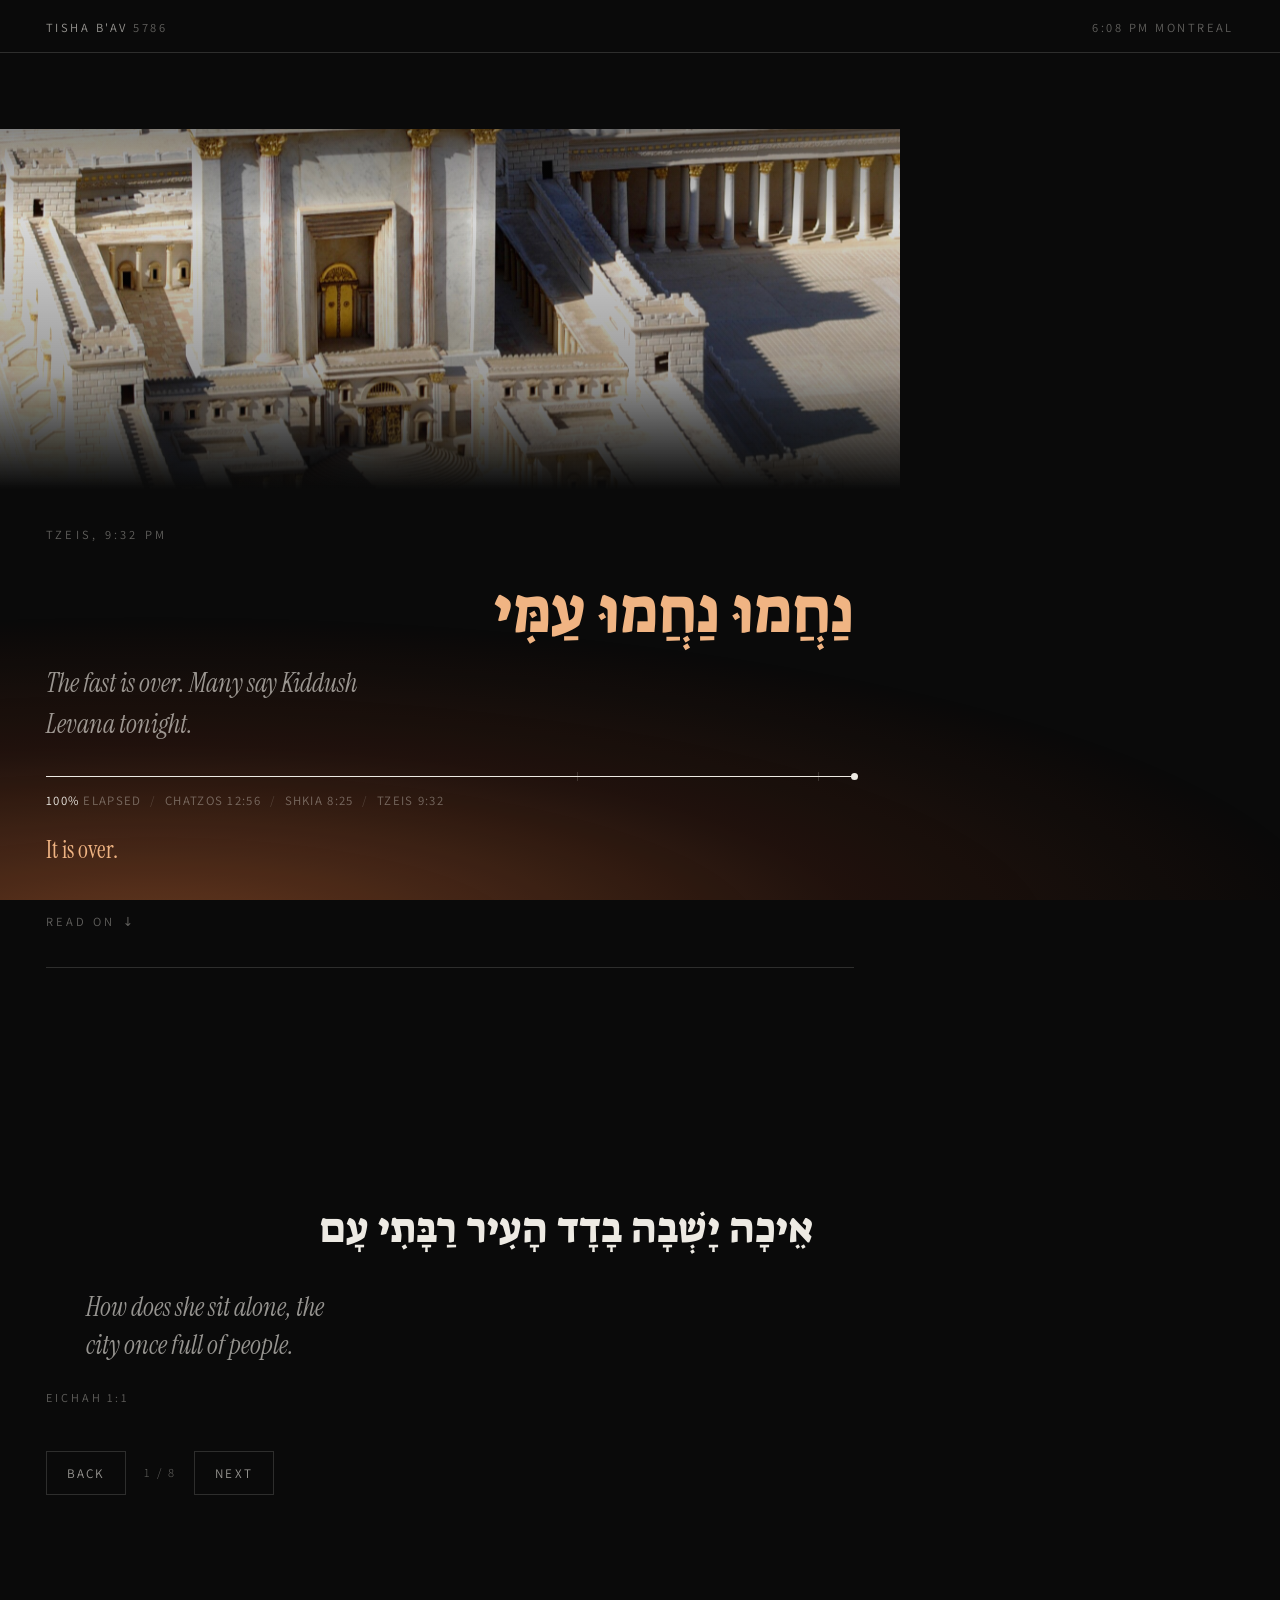
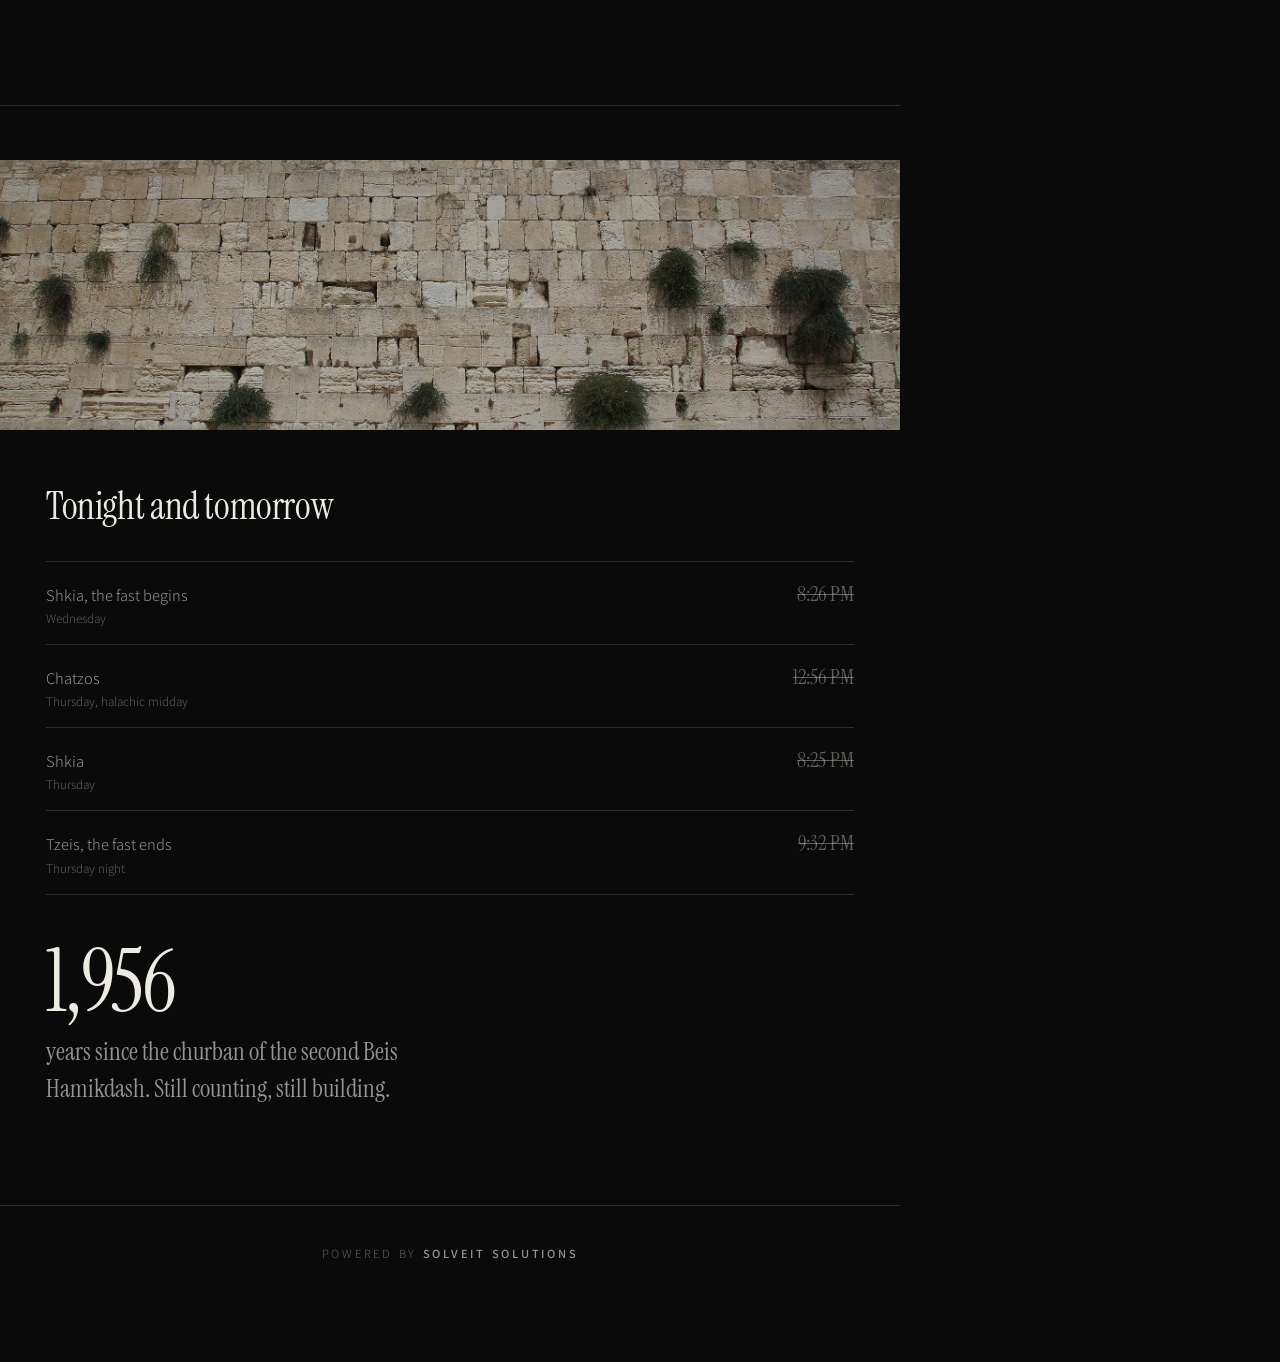
==== commit 4ba8cb33: "feat: photographic top, swipeable verses, SolveIT footer The head of the page is now a photograph of" ====
--- a/index.html
+++ b/index.html
@@ -23,13 +23,10 @@
 <body>
 
 <!-- ── the field ──────────────────────────────────────────
-     The page keeps the fast. It opens on Eicha and nothing else,
-     and is given things back as the real milestones pass. -->
+     Eicha holds the empty half of the screen and lets go as the day turns.
+     The ember is withheld until chatzos has passed. -->
 <div class="field" aria-hidden="true">
-  <img class="field__photo" id="fieldPhoto" src="img/beis-hamikdash.jpg" alt="" decoding="async" />
-  <p class="field__he" id="fieldMourn" lang="he" dir="rtl">אֵיכָה</p>
   <div class="field__ember" id="fieldEmber"></div>
-  <div class="field__veil"></div>
 </div>
 
 <header class="bar">
@@ -40,6 +37,11 @@
 <main>
 
   <section class="hero">
+
+    <div class="topshot">
+      <img id="topPhoto" src="img/beis-hamikdash.jpg" alt="The Beis Hamikdash" decoding="async" />
+      <p class="topshot__he" id="fieldMourn" lang="he" dir="rtl" aria-hidden="true">אֵיכָה</p>
+    </div>
 
     <div class="hero__body">
       <p class="hero__label" id="heroLabel">The fast ends in</p>
@@ -102,19 +104,13 @@
     </p>
 
     <div class="tools">
-      <button class="ghost" id="motionBtn" type="button" aria-pressed="false">Ambient motion: on</button>
       <button class="ghost" id="installBtn" type="button" hidden>Add to home screen</button>
     </div>
-    <p class="hint" id="hint">On iPhone: Share, then Add to Home Screen. It works offline once loaded.</p>
+  </section>
 
-    <p class="credits">
-      Photographs from Wikimedia Commons: the Kotel at night by
-      <a href="https://commons.wikimedia.org/wiki/File:Western_Wall_at_night_(20063).jpg">Rhododendrites</a>
-      (CC BY-SA 4.0); the Beis Hamikdash, from the Holyland model of Second Temple Jerusalem at the
-      Israel Museum, by <a href="https://commons.wikimedia.org/wiki/File:Second_Temple.jpg">Ariely</a>
-      (CC BY 3.0).
-    </p>
-  </section>
+  <footer class="foot">
+    <a href="https://solveitsolutions.ca" rel="noopener">Powered by <b>SolveIT Solutions</b></a>
+  </footer>
 
 </main>
 
--- a/styles.css
+++ b/styles.css
@@ -49,37 +49,6 @@
   overflow: hidden;
   pointer-events: none;
   background: var(--void);
-}
-
-/* One word, set enormous, holding the empty half of the screen.
-   It is the whole megillah in four letters, and it fades as the day turns. */
-.field__he {
-  position: absolute;
-  right: 0;
-  bottom: 32svh;
-  margin: 0;
-  font-family: var(--hebrew);
-  font-weight: 400;
-  font-size: clamp(5rem, 33vw, 13rem);
-  line-height: .96;
-  letter-spacing: -.02em;
-  text-align: right;
-  white-space: nowrap;
-  color: rgba(237, 234, 227, .125);
-  will-change: opacity;
-}
-
-/* Withheld until the very end. */
-.field__photo {
-  position: absolute;
-  inset: 0;
-  width: 100%;
-  height: 100%;
-  object-fit: cover;
-  object-position: 50% 44%;
-  opacity: 0;
-  filter: brightness(.72) saturate(1.1) contrast(1.05);
-  will-change: opacity;
 }
 
 /* The first colour of the day, and it does not come before chatzos. */
@@ -92,11 +61,65 @@
   will-change: opacity;
 }
 
-.field__veil {
+/* ── the top ────────────────────────────────────────────────
+   A photograph of the Beis Hamikdash holding the head of the page,
+   dissolving into the black the countdown sits on. */
+
+.topshot {
+  position: relative;
+  width: calc(100% + var(--gut) * 2);
+  margin: -14px calc(var(--gut) * -1) clamp(22px, 4svh, 40px);
+  height: clamp(230px, 40svh, 440px);
+  overflow: hidden;
+}
+
+.topshot img {
+  display: block;
+  width: 100%;
+  height: 100%;
+  object-fit: cover;
+  object-position: 50% 62%;
+  /* set from JS as the fast progresses */
+  filter: brightness(.62) saturate(.78) contrast(1.03);
+  will-change: filter;
+  transform: scale(1.02);
+}
+
+.topshot::after {
+  content: "";
   position: absolute;
   inset: 0;
   background:
-    linear-gradient(180deg, rgba(10, 10, 10, .82) 0%, rgba(10, 10, 10, .5) 34%, rgba(10, 10, 10, .58) 70%, rgba(10, 10, 10, .88) 100%);
+    linear-gradient(180deg, rgba(10, 10, 10, .5) 0%, rgba(10, 10, 10, .16) 26%,
+                    rgba(10, 10, 10, .42) 68%, var(--void) 100%);
+}
+
+/* One word, set enormous over the photograph. The whole megillah in
+   four letters, and it lets go as the day turns. */
+.topshot__he {
+  position: absolute;
+  z-index: 2;
+  right: var(--gut);
+  bottom: 6px;
+  margin: 0;
+  font-family: var(--hebrew);
+  font-weight: 400;
+  font-size: clamp(4.2rem, 26vw, 10rem);
+  line-height: .92;
+  letter-spacing: -.02em;
+  white-space: nowrap;
+  color: rgba(237, 234, 227, .9);
+  text-shadow: 0 2px 26px rgba(6, 6, 8, .85), 0 1px 4px rgba(6, 6, 8, .7);
+  will-change: opacity;
+}
+
+@media (prefers-reduced-motion: no-preference) {
+  .topshot img { animation: sway 48s ease-in-out infinite alternate; }
+}
+
+@keyframes sway {
+  from { transform: scale(1.02) translate3d(0, 0, 0); }
+  to   { transform: scale(1.09) translate3d(0, -1.6%, 0); }
 }
 
 /* ── chrome ─────────────────────────────────────────────── */
@@ -134,7 +157,7 @@
   min-height: calc(100svh - 62px);
   display: flex;
   flex-direction: column;
-  padding: 8svh 0 22px;
+  padding: 0 0 22px;
 }
 
 .hero__body { margin-bottom: auto; }
@@ -163,7 +186,7 @@
 .hero__count i { font-style: normal; color: var(--dim); margin: 0 -.02em; }
 
 #ss { transition: opacity .4s var(--ease); }
-body:not(.is-still) #ss.tick { opacity: .42; }
+#ss.tick { opacity: .42; }
 
 .hero__at {
   margin: clamp(14px, 2.6svh, 26px) 0 0;
@@ -444,25 +467,31 @@
 .ghost:focus-visible { outline: 2px solid var(--ember); outline-offset: 2px; }
 .ghost[aria-pressed="true"] { color: var(--ember-lite); border-color: rgba(212, 112, 58, .5); }
 
-.hint {
-  margin: 16px 0 0;
-  font-size: .92rem;
-  color: var(--faint);
-  max-width: 42ch;
-}
-
-.credits {
-  margin: 40px 0 0;
-  padding-top: 20px;
+/* ── footer ─────────────────────────────────────────────── */
+
+.foot {
+  margin: 54px calc(var(--gut) * -1) 0;
+  padding: 26px var(--gut) calc(30px + env(safe-area-inset-bottom));
   border-top: 1px solid var(--hair);
-  font-size: .84rem;
-  line-height: 1.55;
-  color: rgba(237, 234, 227, .32);
-  max-width: 56ch;
-}
-
-.credits a { color: rgba(237, 234, 227, .52); text-underline-offset: 3px; }
-.credits a:hover, .credits a:focus-visible { color: var(--ember-lite); }
+  text-align: center;
+}
+
+.foot a {
+  display: inline-block;
+  min-height: 44px;
+  line-height: 44px;
+  font-size: .78rem;
+  font-weight: 300;
+  letter-spacing: .22em;
+  text-transform: uppercase;
+  color: var(--faint);
+  text-decoration: none;
+  transition: color .2s var(--ease);
+}
+
+.foot b { font-weight: 600; color: var(--dim); transition: color .2s var(--ease); }
+.foot a:hover, .foot a:focus-visible { color: var(--dim); }
+.foot a:hover b, .foot a:focus-visible b { color: var(--ember-lite); }
 
 /* ── wider ──────────────────────────────────────────────── */
 
@@ -477,8 +506,7 @@
 /* ── reduced motion ─────────────────────────────────────── */
 
 @media (prefers-reduced-motion: reduce) {
-  body:not(.is-moving) #ss { transition: none; }
-  body:not(.is-moving) .line__done,
-  body:not(.is-moving) .line__now { transition: none; }
-  body:not(.is-moving) * { scroll-behavior: auto; }
-}
+  /* The ambient sway is off (see .topshot). The small feedback
+     transitions stay -- they carry meaning, not decoration. */
+  * { scroll-behavior: auto; }
+}
